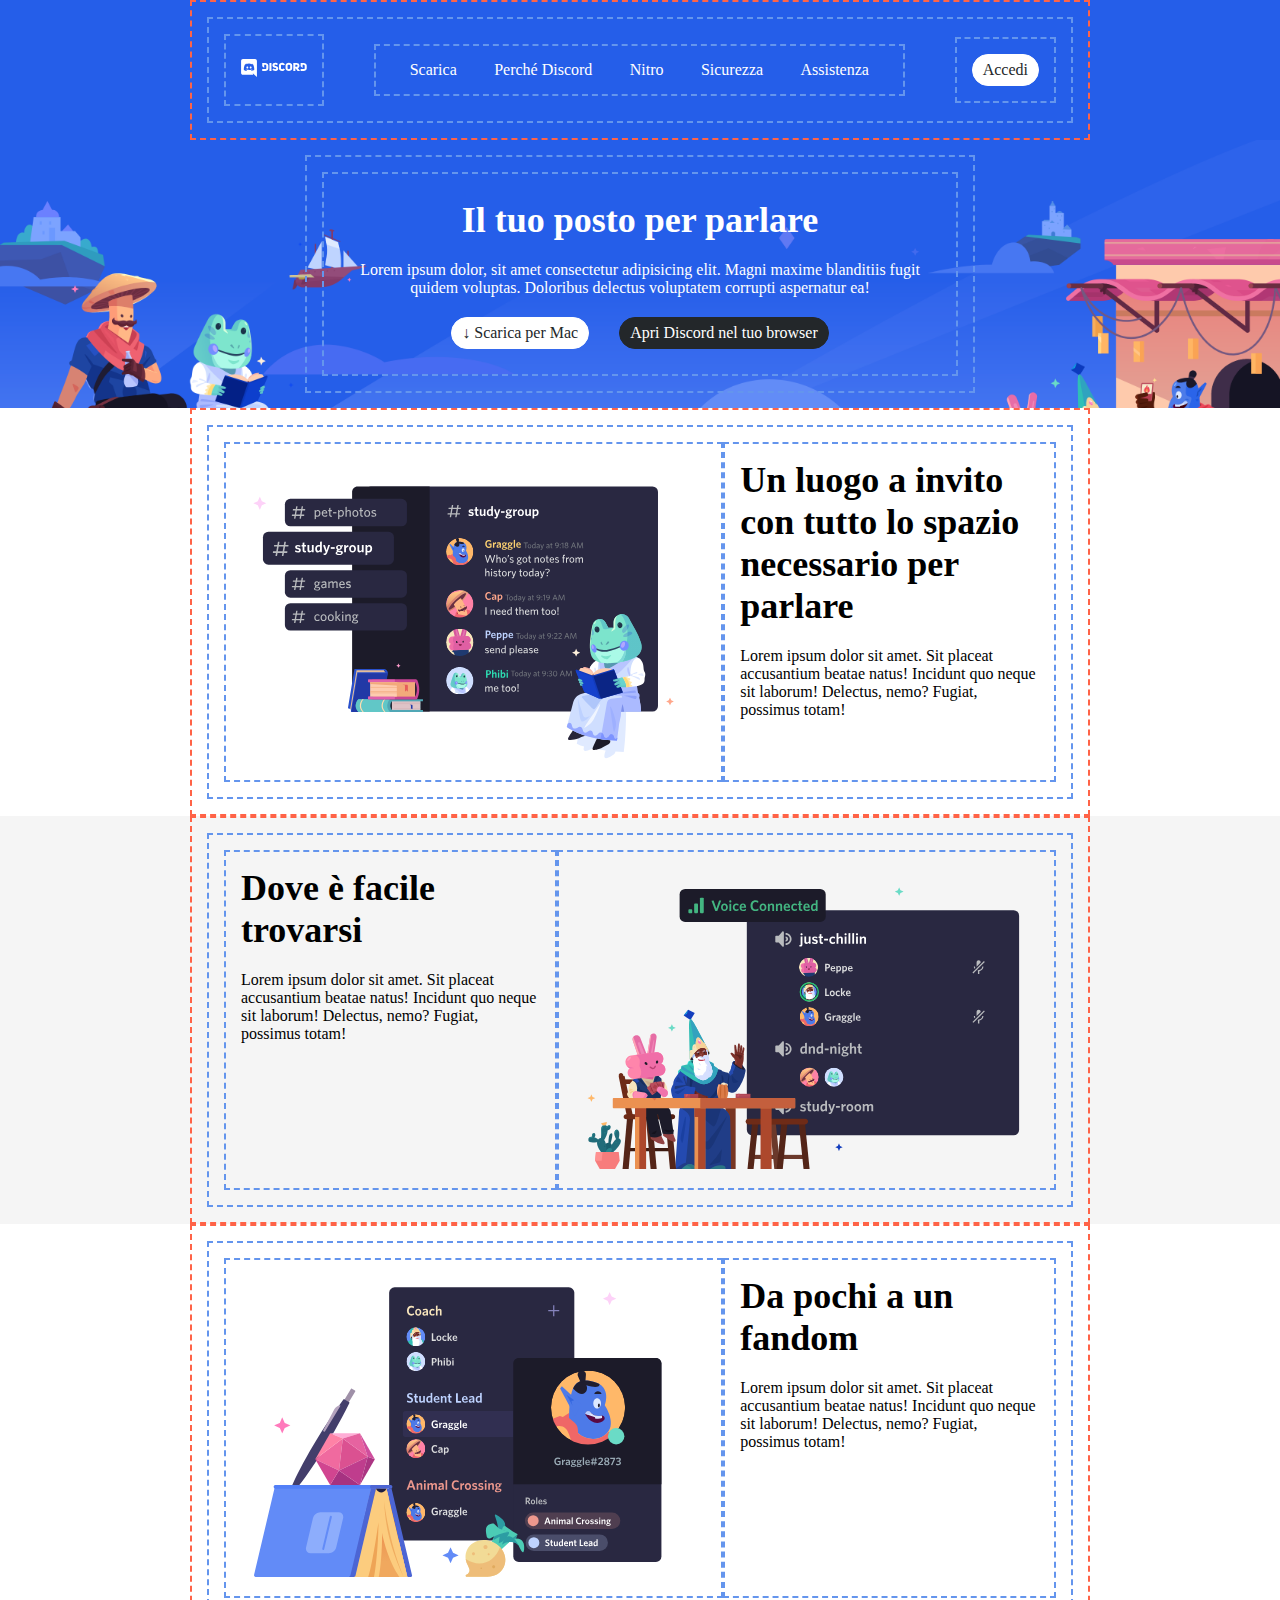
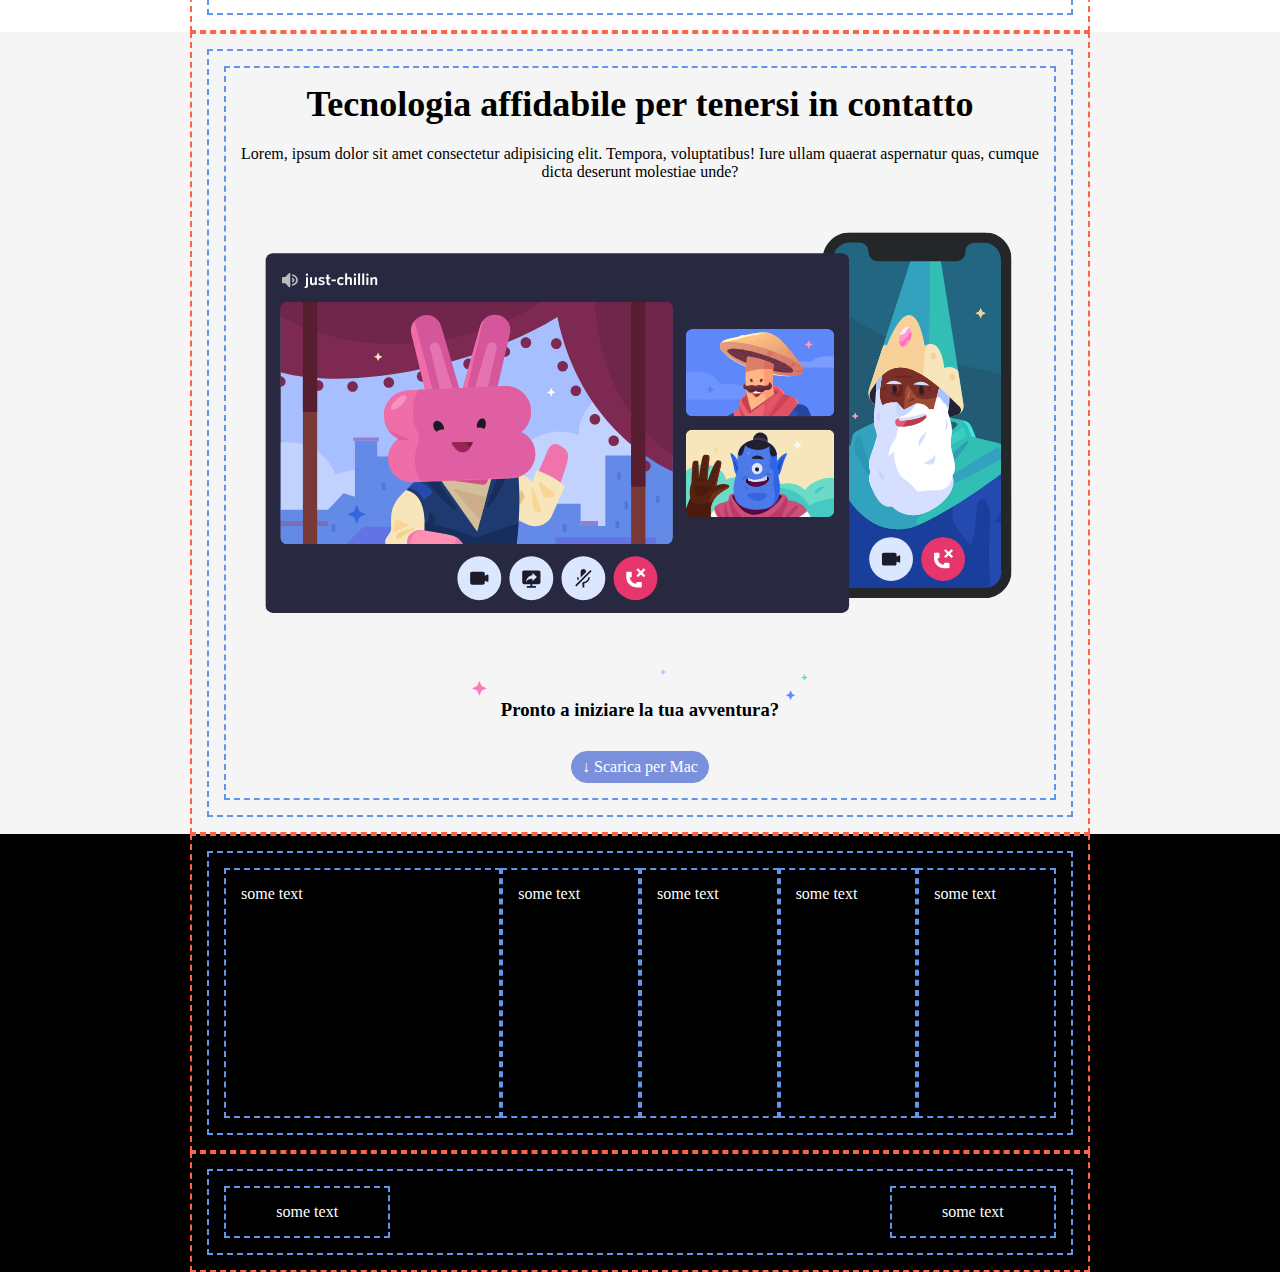
==== index.html @ 255ac1c0 "EDIT main sections + STYLE + ADD button lightpurple" ====
<!DOCTYPE html>
<html lang="en">
<head>
    <meta charset="UTF-8">
    <meta http-equiv="X-UA-Compatible" content="IE=edge">
    <meta name="viewport" content="width=device-width, initial-scale=1.0">
    <title>FakeDiscord</title>
    <link rel="stylesheet" href="./css/style.css">
</head>
<body class="debug">

    <!-- start header -->

    <header class="header bg-header">
        <div class="container">
            <div class="row row-header">
                <div class="col">
                    <svg width="124" height="34" viewBox="0 0 124 34" xmlns="http://www.w3.org/2000/svg"><g fill="#fff"><path d="M18.1558 14.297C17.1868 14.297 16.4218 15.13 16.4218 16.167C16.4218 17.204 17.2038 18.037 18.1558 18.037C19.1248 18.037 19.8898 17.204 19.8898 16.167C19.8898 15.13 19.1078 14.297 18.1558 14.297ZM11.9508 14.297C10.9818 14.297 10.2168 15.13 10.2168 16.167C10.2168 17.204 10.9988 18.037 11.9508 18.037C12.9198 18.037 13.6848 17.204 13.6848 16.167C13.7018 15.13 12.9198 14.297 11.9508 14.297Z"></path><path d="M26.4178 0.152954H3.63783C1.71683 0.152954 0.152832 1.71695 0.152832 3.63795V26.418C0.152832 28.339 1.71683 29.903 3.63783 29.903H22.9158L22.0148 26.792L24.1908 28.798L26.2478 30.685L29.9198 33.864V3.63795C29.9028 1.71695 28.3388 0.152954 26.4178 0.152954ZM19.8558 22.168C19.8558 22.168 19.2438 21.437 18.7338 20.808C20.9608 20.179 21.8108 18.802 21.8108 18.802C21.1138 19.261 20.4508 19.584 19.8558 19.805C19.0058 20.162 18.1898 20.383 17.3908 20.536C15.7588 20.842 14.2628 20.757 12.9878 20.519C12.0188 20.332 11.1858 20.077 10.4888 19.788C10.0978 19.635 9.67283 19.448 9.24783 19.21C9.19683 19.176 9.14583 19.159 9.09483 19.125C9.06083 19.108 9.04383 19.091 9.02683 19.091C8.72083 18.921 8.55083 18.802 8.55083 18.802C8.55083 18.802 9.36683 20.145 11.5258 20.791C11.0158 21.437 10.3868 22.185 10.3868 22.185C6.62983 22.066 5.20183 19.618 5.20183 19.618C5.20183 14.195 7.64983 9.79195 7.64983 9.79195C10.0978 7.97295 12.4098 8.02395 12.4098 8.02395L12.5798 8.22795C9.51983 9.09495 8.12583 10.438 8.12583 10.438C8.12583 10.438 8.49983 10.234 9.12883 9.96195C10.9478 9.16295 12.3928 8.95895 12.9878 8.89095C13.0898 8.87395 13.1748 8.85695 13.2768 8.85695C14.3138 8.72095 15.4868 8.68695 16.7108 8.82295C18.3258 9.00995 20.0598 9.48595 21.8278 10.438C21.8278 10.438 20.4848 9.16295 17.5948 8.29595L17.8328 8.02395C17.8328 8.02395 20.1618 7.97295 22.5928 9.79195C22.5928 9.79195 25.0408 14.195 25.0408 19.618C25.0408 19.601 23.6128 22.049 19.8558 22.168ZM45.5258 7.42895H39.8818V13.77L43.6388 17.153V10.999H45.6448C46.9198 10.999 47.5488 11.611 47.5488 12.597V17.306C47.5488 18.292 46.9538 18.955 45.6448 18.955H39.8648V22.542H45.5088C48.5348 22.559 51.3738 21.046 51.3738 17.578V12.512C51.3908 8.97595 48.5518 7.42895 45.5258 7.42895ZM75.1058 17.578V12.376C75.1058 10.506 78.4718 10.081 79.4918 11.951L82.6028 10.693C81.3788 8.00695 79.1518 7.22495 77.2988 7.22495C74.2728 7.22495 71.2808 8.97595 71.2808 12.376V17.578C71.2808 21.012 74.2728 22.729 77.2308 22.729C79.1348 22.729 81.4128 21.794 82.6708 19.346L79.3388 17.816C78.5228 19.907 75.1058 19.397 75.1058 17.578ZM64.8208 13.09C63.6478 12.835 62.8658 12.41 62.8148 11.679C62.8828 9.92795 65.5858 9.85995 67.1668 11.543L69.6658 9.62195C68.1018 7.71795 66.3338 7.20795 64.5148 7.20795C61.7438 7.20795 59.0578 8.77195 59.0578 11.73C59.0578 14.603 61.2678 16.15 63.6988 16.524C64.9398 16.694 66.3168 17.187 66.2828 18.037C66.1808 19.652 62.8488 19.567 61.3358 17.731L58.9218 19.992C60.3328 21.811 62.2538 22.729 64.0558 22.729C66.8268 22.729 69.9038 21.131 70.0228 18.207C70.1928 14.518 67.5068 13.583 64.8208 13.09ZM53.4308 22.525H57.2388V7.42895H53.4308V22.525ZM117.64 7.42895H111.996V13.77L115.753 17.153V10.999H117.759C119.034 10.999 119.663 11.611 119.663 12.597V17.306C119.663 18.292 119.068 18.955 117.759 18.955H111.979V22.542H117.64C120.666 22.559 123.505 21.046 123.505 17.578V12.512C123.505 8.97595 120.666 7.42895 117.64 7.42895ZM89.9468 7.22495C86.8188 7.22495 83.7078 8.92495 83.7078 12.41V17.561C83.7078 21.012 86.8358 22.746 89.9808 22.746C93.1088 22.746 96.2198 21.012 96.2198 17.561V12.41C96.2198 8.94195 93.0748 7.22495 89.9468 7.22495ZM92.3948 17.561C92.3948 18.649 91.1708 19.21 89.9638 19.21C88.7398 19.21 87.5158 18.683 87.5158 17.561V12.41C87.5158 11.305 88.7058 10.71 89.8958 10.71C91.1368 10.71 92.3948 11.237 92.3948 12.41V17.561ZM109.888 12.41C109.803 8.87395 107.389 7.44595 104.278 7.44595H98.2428V22.542H102.102V17.748H102.782L106.284 22.542H111.044L106.93 17.357C108.749 16.779 109.888 15.198 109.888 12.41ZM104.346 14.45H102.102V10.999H104.346C106.743 10.999 106.743 14.45 104.346 14.45Z"></path></g></svg>
                </div>

                <!-- start navbar -->
                <nav class="col col-nav">
                    <ul class="ul-nav">
                        <li class="li-nav">
                            Scarica
                        </li>
                        <li class="li-nav">
                            Perché Discord
                        </li>
                        <li class="li-nav">
                            Nitro
                        </li>
                        <li class="li-nav">
                            Sicurezza
                        </li>
                        <li class="li-nav">
                            Assistenza
                        </li>
                    </ul>
                </nav>
                <!-- end navbar -->

                <div class="col">
                    <p class="button white">
                        Accedi
                    </p>
                </div>
            </div>
        </div>
    </header>

    <!-- end header -->


    <main>

        <!-- hero banner -->
        <section class="hero-banner">
            <div class="container-small">
                <div class="row row-hero">
                    <div class="col col-hero">
                        <h1>
                            Il tuo posto per parlare
                        </h1>

                        <p>
                            Lorem ipsum dolor, sit amet consectetur adipisicing elit. Magni maxime blanditiis fugit quidem voluptas. Doloribus delectus voluptatem corrupti aspernatur ea!
                        </p>

                        <div class="cta">
                            <p class="button white">
                                &darr; Scarica per Mac
                            </p>

                            <p class="button darkgrey">
                                Apri Discord nel tuo browser
                            </p>
                        </div>
                        

                    </div>
                </div>
            </div>
        </section>
        <!-- fine hero banner -->

        <!-- main content -->
        <section class="section main 2-content small-content">
            <div class="container">
                <div class="row">
                    <div class="col col-60">
                        <img src="./img/discord-assets/item1.svg" alt="chat img">
                    </div>
                    <div class="col col-40">
                        <h1>
                            Un luogo a invito con tutto lo spazio necessario per parlare
                        </h1>  
                        <p>
                            Lorem ipsum dolor sit amet.
                            Sit placeat accusantium beatae natus!
                            Incidunt quo neque sit laborum!
                            Delectus, nemo? Fugiat, possimus totam!
                        </p>
                    </div>
                </div>
            </div>
        </section>

        <section class="section main 2-content small-content bg-reverse">
            <div class="container">
                <div class="row row-reverse">
                    <div class="col col-60">
                        <img src="./img/discord-assets/item2.svg" alt="voice img">
                    </div>
                    <div class="col col-40">
                        <h1>
                            Dove è facile trovarsi
                        </h1>  
                        <p>
                            Lorem ipsum dolor sit amet.
                            Sit placeat accusantium beatae natus!
                            Incidunt quo neque sit laborum!
                            Delectus, nemo? Fugiat, possimus totam!
                        </p>
                    </div>
                </div>
            </div>
        </section>

        <section class="section main 2-content small-content">
            <div class="container">
                <div class="row">
                    <div class="col col-60">
                        <img src="./img/discord-assets/item3.svg" alt="group img">
                    </div>
                    <div class="col col-40">
                        <h1>
                            Da pochi a un fandom
                        </h1>  
                        <p>
                            Lorem ipsum dolor sit amet.
                            Sit placeat accusantium beatae natus!
                            Incidunt quo neque sit laborum!
                            Delectus, nemo? Fugiat, possimus totam!
                        </p>
                    </div>
                </div>
            </div>
        </section>

        <section class="section main big-content bg-reverse">
            <div class="container">
                <div class="row">
                    <div class="col">
                        <h1>
                            Tecnologia affidabile per tenersi in contatto
                        </h1>

                        <p>
                            Lorem, ipsum dolor sit amet consectetur adipisicing elit. Tempora, voluptatibus!
                            Iure ullam quaerat aspernatur quas, cumque dicta deserunt molestiae unde?
                        </p>

                        <img src="./img/discord-assets/item4-big.svg" alt="videocall img">

                        <div class="cta">
                            <h3>
                                Pronto a iniziare la tua avventura?
                            </h3>
                        </div>

                        <div class="cta">
                            <p class="button lightpurple">
                                &darr; Scarica per Mac
                            </p>
                        </div>
                        
                    </div>
                </div>
            </div>
        </section>
        <!-- fine main content -->

    </main>


    <!-- <header>

        <div class="bg bg-header">

            <div class="container home-header">

                <nav class="row row-nav">
                    <div class="col">logo</div>
                    <div class="col col-links">link link link link</div>
                    <div class="col">login</div>
                </nav>

                <section class="row row-header">
                    <div class="col">
                        some text
                    </div>
                </section>

            </div>

        </div>
        
        
    </header> -->


    <!-- <main>

        <div class="bg bg-main">

            <div class="container">

                <section class="row row-main-2-col">
                    <div class="col col-img">
                        some text 1
                    </div>
                    <div class="col col-text">
                        some text 2
                    </div>
                </section>

            </div>

        </div>

        <div class="bg bg-main">

            <div class="container">

                <section class="row reverse row-main-2-col">
                    <div class="col col-img">
                        some text 1
                    </div>
                    <div class="col col-text">
                        some text 2
                    </div>
                </section>

            </div>

        </div>

        <div class="bg bg-main">

            <div class="container">

                <section class="row row-main-2-col">
                    <div class="col col-img">
                        some text 1
                    </div>
                    <div class="col col-text">
                        some text 2
                    </div>
                </section>

            </div>

        </div>

        <div class="bg bg-main">

            <div class="container">

                <section class="row row-main-1-col">
                    <div class="col">
                        some text
                    </div>
                </section>

            </div>

        </div>

    </main> -->


    <footer>

        <div class="bg bg-foot">

            <div class="container">

                <section class="row row-foot-5-col">
                    <div class="col first-col">
                        some text
                    </div>
                    <div class="col">
                        some text
                    </div>
                    <div class="col">
                        some text
                    </div>
                    <div class="col">
                        some text
                    </div>
                    <div class="col">
                        some text
                    </div>
                </section>

            </div>

        </div>

        <div class="bg bg-foot">

            <div class="container">

                <section class="row row-foot-2-col">
                    <div class="col">
                        some text
                    </div>
                    <div class="col">
                        some text
                    </div>
                </section>

            </div>

        </div>

    </footer>

</body>
</html>
---- css/style.css ----
/* reset rules */
* {
    margin: 0;
    padding: 0;
    box-sizing: border-box;
}

img, svg {
    max-width: 100%;
}

ul, ol, li, menu {
    list-style: none;
}

/* fine reset rules */



/* debugging section */
.debug .container {
    border: 2px dashed tomato;
    padding: 15px;
}

.debug .row, .debug .col {
    border: 2px dashed cornflowerblue;
    padding: 15px;
}

/* fine debugging section */



/* general rules */
.row {
    display: flex;
}

.row.reverse {
    flex-direction: row-reverse;
}

.button {
    text-align: center;
    line-height: 0;
    border: 1px solid black;
    height: 25px;
    border-radius: 50px 50px;
    padding: 15px 10px;
}

.button.white {
    color: #23272a;
    background-color: white;
    border-color: white;
}

.button.darkgrey {
    color: white;
    background-color: #23272a;
    border-color: #23272a;
}

.button.lightpurple {
    color: white;
    background-color: #7a90dc;
    border-color: #7a90dc;
}

.header,
.hero-banner {
    color: white;
}
/* fine general rules */



/* navbar rules */
.bg-header {
    background-color: #255ee9;
}

.row.row-header {
    justify-content: space-between;
    align-items: center;
    gap: 0 50px;
}

.row.row-header > .col {
    flex-basis: 100px;
}

.row.row-header > .col-nav {
    flex-grow: 1;
}

.ul-nav {
    display: flex;
    justify-content: space-around;
}
/* fine navbar rules */


/* hero-banner */
.container-small {
    max-width: 700px;
    margin: 0 auto;
    padding: 15px;
}

.hero-banner {
    background-image: url(../img/discord-assets/jumbo.png);
    background-size: cover;
}

.hero-banner .row-hero {
    text-align: center;
}

.col-hero > * {
    padding: 10px 0;
}

.cta {
    display: flex;
    justify-content: center;
    gap: 0 30px;
}

.col-hero h1 {
    font-size: 36px;
}
/* fine hero-banner */


/* main content */
.col-60 {
    flex-basis: 60%;
}

.col-40 {
    flex-basis: 40%;
}

.row-reverse {
    flex-direction: row-reverse;
}

.bg-reverse {
    background-color: #f5f5f5;
}

.main h1 {
    padding-bottom: 20px;
    font-size: 36px;
}

.main.big-content {
    text-align: center;
}

.main h3 {
    padding: 30px;
    background-image: url(../img/discord-assets/stars.svg);
    background-size: contain;
    background-repeat: no-repeat;
}

/* fine main content */







/* high-level layout rules */
.container {
    max-width: 900px;
    margin: 0 auto;
    padding: 15px;
}

.home-main {
    min-height: 500px;
}

.home-footer {
    min-height: 250px;
}
/* fine layout rules */

/* layout main (3 double-col sections + 1 mono-col) */
.row-main-2-col > .col-text {
    flex-basis: calc(100% / 3);
    min-height: 200px;
}

.row-main-2-col > .col-img {
    flex-basis: calc((100% / 3) * 2);
    min-height: 200px;
}

.row-main-1-col > .col {
    flex-basis: 100%;
    min-height: 200px;
}

.bg-main:nth-child(odd) {
    background-color: white;
}

/* fine layout main

/* layout footer, 2 sections (1 info section, 1 logo+button) */
.bg-foot {
    background-color: black;
    color: white;
}

.row-foot-5-col > .col {
    flex-basis: calc(100% / 6);
    min-height: 100px;
}

.row-foot-5-col > .col:first-child {
    flex-basis: calc((100% / 6) * 2);
    min-height: 250px;
}

.row-foot-2-col {
    justify-content: space-between;
}

.row-foot-2-col > .col {
    flex-basis: calc(100% / 5);
    text-align: center;
}

/* fine layout footer */
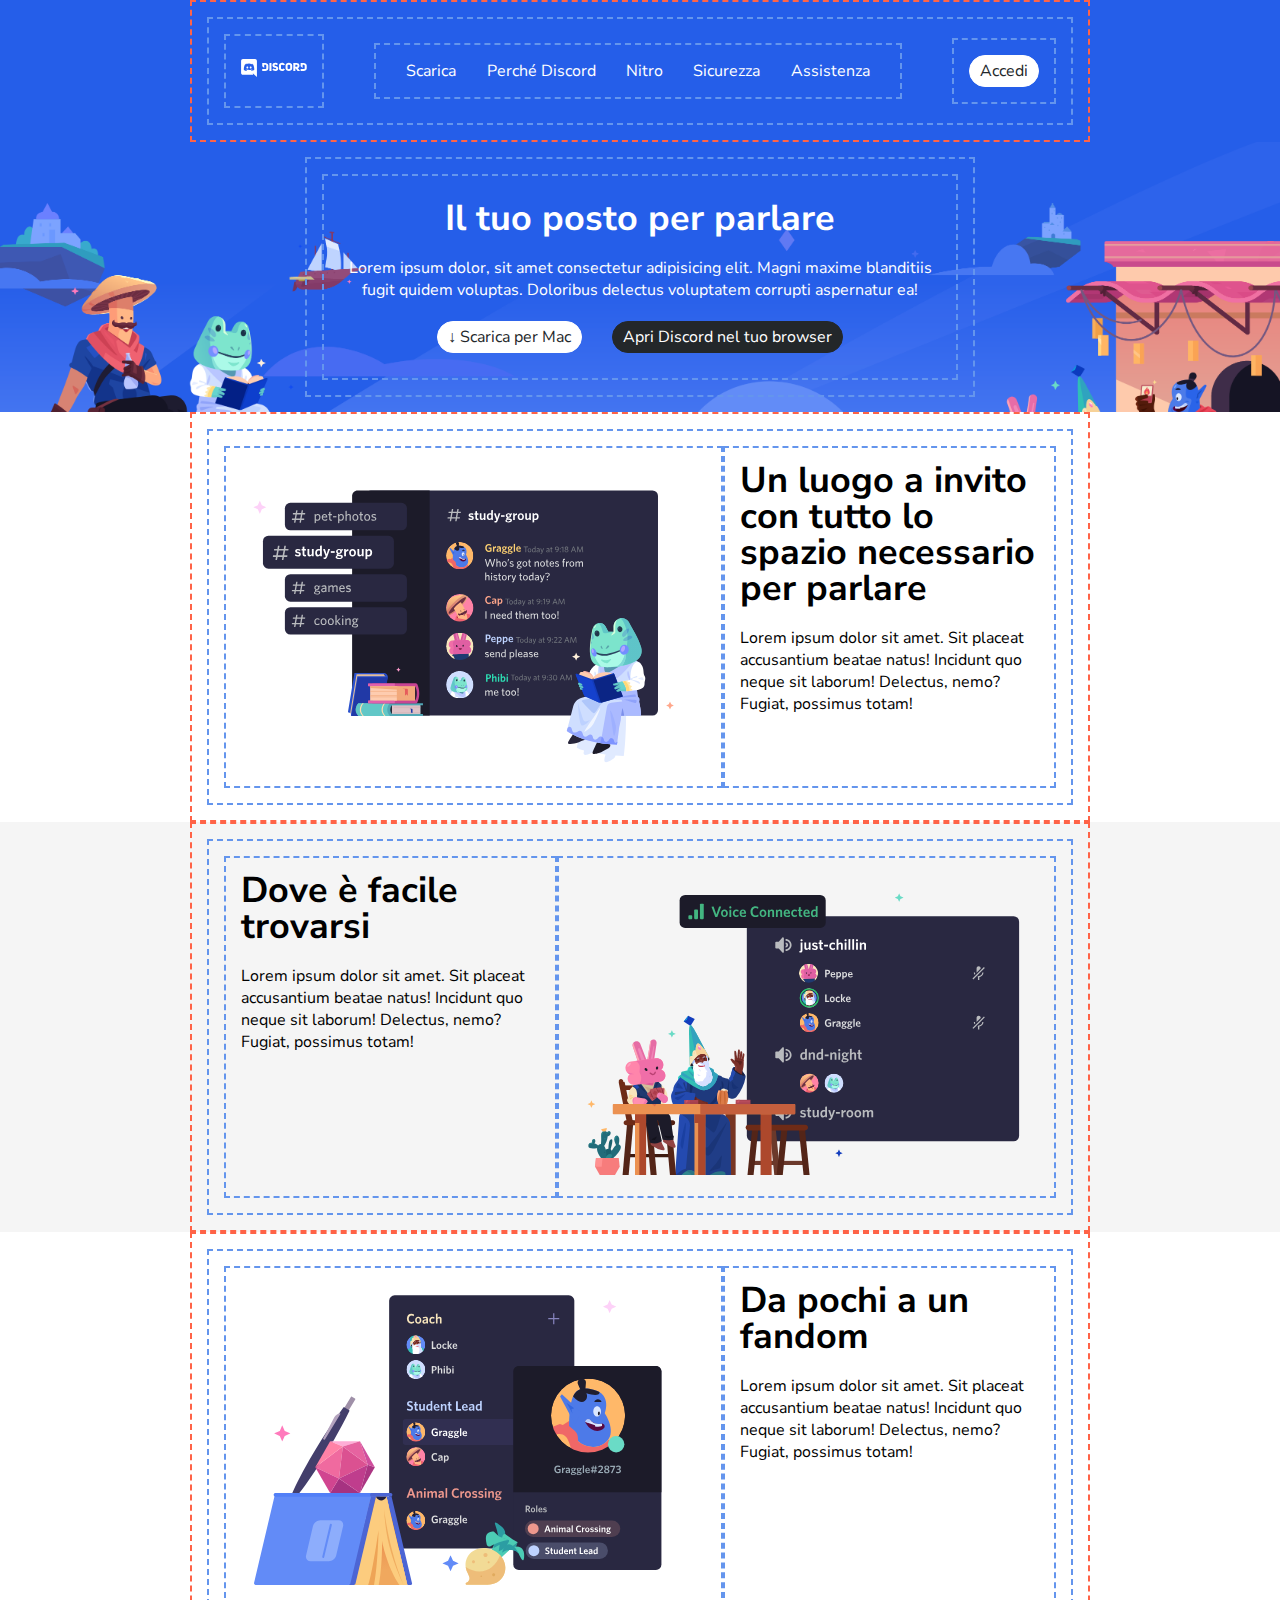
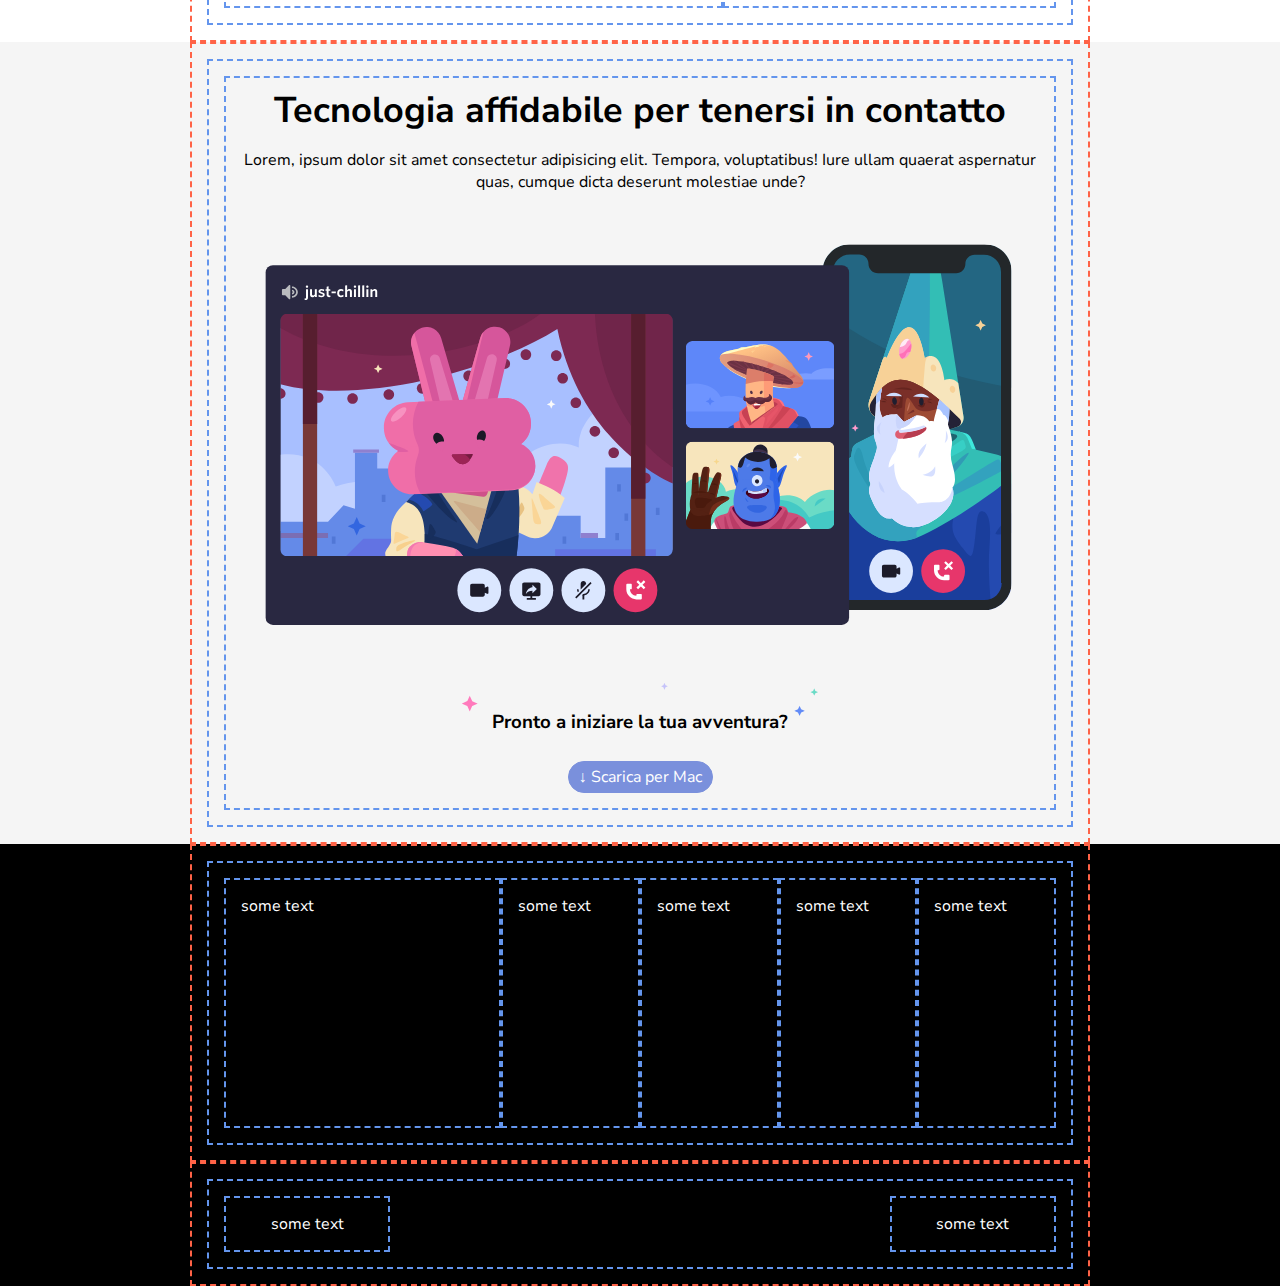
==== commit c2435091: "STYLE font and line height to titles added" ====
--- a/index.html
+++ b/index.html
@@ -6,6 +6,10 @@
     <meta name="viewport" content="width=device-width, initial-scale=1.0">
     <title>FakeDiscord</title>
     <link rel="stylesheet" href="./css/style.css">
+    <link rel="preconnect" href="https://fonts.googleapis.com">
+    <link rel="preconnect" href="https://fonts.googleapis.com">
+    <link rel="preconnect" href="https://fonts.gstatic.com" crossorigin>
+    <link href="https://fonts.googleapis.com/css2?family=Fredoka&family=Nunito+Sans:wght@400;700&family=Open+Sans:wght@400;700&display=swap" rel="stylesheet">
 </head>
 <body class="debug">
 
--- a/css/style.css
+++ b/css/style.css
@@ -5,6 +5,16 @@
     box-sizing: border-box;
 }
 
+body {
+    font-family: 'Nunito Sans', sans-serif;
+}
+
+h1,
+h3 {
+    font-weight: 700;
+    line-height: 1em;
+}
+
 img, svg {
     max-width: 100%;
 }
@@ -33,6 +43,18 @@
 
 
 /* general rules */
+.container {
+    max-width: 900px;
+    margin: 0 auto;
+    padding: 15px;
+}
+
+.container-small {
+    max-width: 700px;
+    margin: 0 auto;
+    padding: 15px;
+}
+
 .row {
     display: flex;
 }
@@ -103,12 +125,6 @@
 
 
 /* hero-banner */
-.container-small {
-    max-width: 700px;
-    margin: 0 auto;
-    padding: 15px;
-}
-
 .hero-banner {
     background-image: url(../img/discord-assets/jumbo.png);
     background-size: cover;
@@ -171,48 +187,6 @@
 
 
 
-
-
-
-
-/* high-level layout rules */
-.container {
-    max-width: 900px;
-    margin: 0 auto;
-    padding: 15px;
-}
-
-.home-main {
-    min-height: 500px;
-}
-
-.home-footer {
-    min-height: 250px;
-}
-/* fine layout rules */
-
-/* layout main (3 double-col sections + 1 mono-col) */
-.row-main-2-col > .col-text {
-    flex-basis: calc(100% / 3);
-    min-height: 200px;
-}
-
-.row-main-2-col > .col-img {
-    flex-basis: calc((100% / 3) * 2);
-    min-height: 200px;
-}
-
-.row-main-1-col > .col {
-    flex-basis: 100%;
-    min-height: 200px;
-}
-
-.bg-main:nth-child(odd) {
-    background-color: white;
-}
-
-/* fine layout main
-
 /* layout footer, 2 sections (1 info section, 1 logo+button) */
 .bg-foot {
     background-color: black;
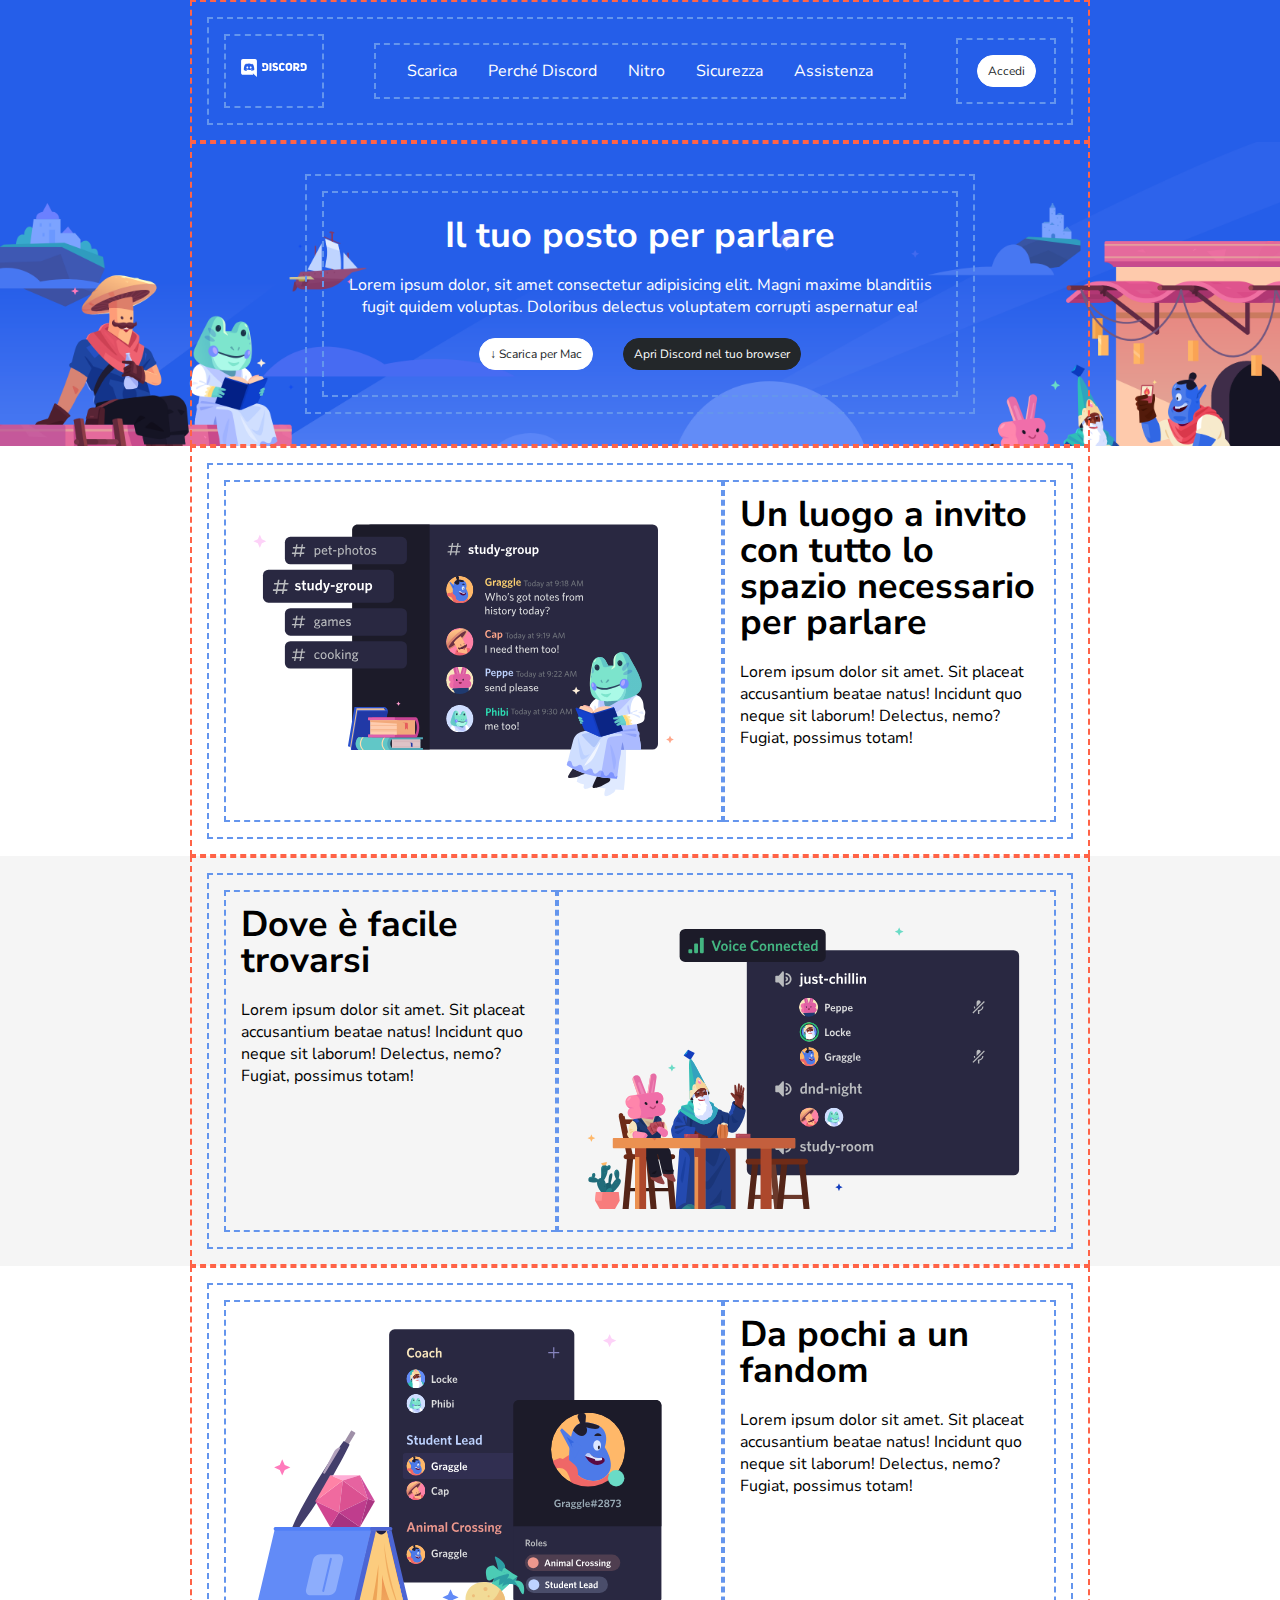
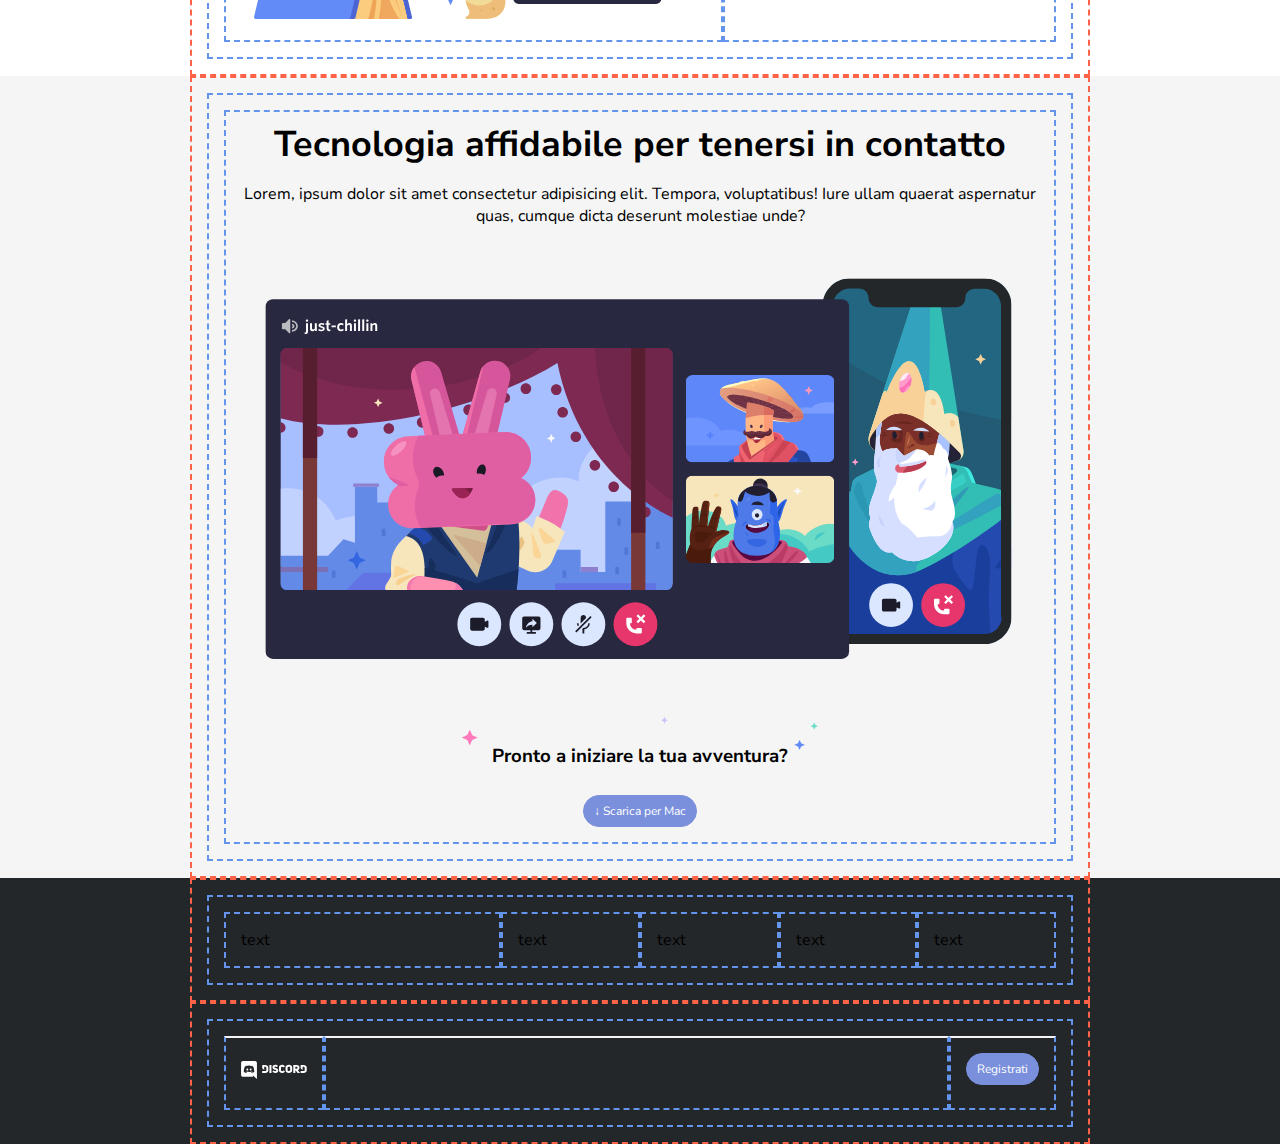
==== commit 180d6eea: "ADD footer-end logo and button added + STYLE + REFACTOR header button" ====
--- a/index.html
+++ b/index.html
@@ -45,9 +45,12 @@
                 <!-- end navbar -->
 
                 <div class="col">
-                    <p class="button white">
-                        Accedi
-                    </p>
+                    <div class="cta">
+                        <p class="button white">
+                            Accedi
+                        </p>
+                    </div>
+                    
                 </div>
             </div>
         </div>
@@ -60,31 +63,34 @@
 
         <!-- hero banner -->
         <section class="hero-banner">
-            <div class="container-small">
-                <div class="row row-hero">
-                    <div class="col col-hero">
-                        <h1>
-                            Il tuo posto per parlare
-                        </h1>
-
-                        <p>
-                            Lorem ipsum dolor, sit amet consectetur adipisicing elit. Magni maxime blanditiis fugit quidem voluptas. Doloribus delectus voluptatem corrupti aspernatur ea!
-                        </p>
-
-                        <div class="cta">
-                            <p class="button white">
-                                &darr; Scarica per Mac
+            <div class="container bg-hero-banner">
+                <div class="container-small">
+                    <div class="row row-hero">
+                        <div class="col col-hero">
+                            <h1>
+                                Il tuo posto per parlare
+                            </h1>
+
+                            <p>
+                                Lorem ipsum dolor, sit amet consectetur adipisicing elit. Magni maxime blanditiis fugit quidem voluptas. Doloribus delectus voluptatem corrupti aspernatur ea!
                             </p>
 
-                            <p class="button darkgrey">
-                                Apri Discord nel tuo browser
-                            </p>
-                        </div>
-                        
-
-                    </div>
-                </div>
-            </div>
+                            <div class="cta">
+                                <p class="button white">
+                                    &darr; Scarica per Mac
+                                </p>
+
+                                <p class="button darkgrey">
+                                    Apri Discord nel tuo browser
+                                </p>
+                            </div>
+                            
+
+                        </div>
+                    </div>
+                </div>
+            </div>
+            
         </section>
         <!-- fine hero banner -->
 
@@ -187,104 +193,61 @@
 
     </main>
 
-
-    <!-- <header>
-
-        <div class="bg bg-header">
-
-            <div class="container home-header">
-
-                <nav class="row row-nav">
-                    <div class="col">logo</div>
-                    <div class="col col-links">link link link link</div>
-                    <div class="col">login</div>
-                </nav>
-
-                <section class="row row-header">
-                    <div class="col">
-                        some text
-                    </div>
-                </section>
-
-            </div>
-
-        </div>
-        
-        
-    </header> -->
-
-
-    <!-- <main>
-
-        <div class="bg bg-main">
-
-            <div class="container">
-
-                <section class="row row-main-2-col">
-                    <div class="col col-img">
-                        some text 1
-                    </div>
-                    <div class="col col-text">
-                        some text 2
-                    </div>
-                </section>
-
-            </div>
-
-        </div>
-
-        <div class="bg bg-main">
-
-            <div class="container">
-
-                <section class="row reverse row-main-2-col">
-                    <div class="col col-img">
-                        some text 1
-                    </div>
-                    <div class="col col-text">
-                        some text 2
-                    </div>
-                </section>
-
-            </div>
-
-        </div>
-
-        <div class="bg bg-main">
-
-            <div class="container">
-
-                <section class="row row-main-2-col">
-                    <div class="col col-img">
-                        some text 1
-                    </div>
-                    <div class="col col-text">
-                        some text 2
-                    </div>
-                </section>
-
-            </div>
-
-        </div>
-
-        <div class="bg bg-main">
-
-            <div class="container">
-
-                <section class="row row-main-1-col">
-                    <div class="col">
-                        some text
-                    </div>
-                </section>
-
-            </div>
-
-        </div>
-
-    </main> -->
-
-
     <footer>
+
+        <section class="section bg-footer footer-info">
+            <div class="container">
+                <div class="row">
+                    <div class="col col-33">
+                        text
+                    </div>
+                    <div class="col col-16">
+                        text
+                    </div>
+                    <div class="col col-16">
+                        text
+                    </div>
+                    <div class="col col-16">
+                        text
+                    </div>
+                    <div class="col col-16">
+                        text
+                    </div>
+                </div>
+            </div>
+        </section>
+
+        <section class="section bg-footer footer-end">
+            <div class="container">
+                <div class="row">
+                    <div class="col">
+                        <svg width="124" height="34" viewBox="0 0 124 34" xmlns="http://www.w3.org/2000/svg"><g fill="#fff"><path d="M18.1558 14.297C17.1868 14.297 16.4218 15.13 16.4218 16.167C16.4218 17.204 17.2038 18.037 18.1558 18.037C19.1248 18.037 19.8898 17.204 19.8898 16.167C19.8898 15.13 19.1078 14.297 18.1558 14.297ZM11.9508 14.297C10.9818 14.297 10.2168 15.13 10.2168 16.167C10.2168 17.204 10.9988 18.037 11.9508 18.037C12.9198 18.037 13.6848 17.204 13.6848 16.167C13.7018 15.13 12.9198 14.297 11.9508 14.297Z"></path><path d="M26.4178 0.152954H3.63783C1.71683 0.152954 0.152832 1.71695 0.152832 3.63795V26.418C0.152832 28.339 1.71683 29.903 3.63783 29.903H22.9158L22.0148 26.792L24.1908 28.798L26.2478 30.685L29.9198 33.864V3.63795C29.9028 1.71695 28.3388 0.152954 26.4178 0.152954ZM19.8558 22.168C19.8558 22.168 19.2438 21.437 18.7338 20.808C20.9608 20.179 21.8108 18.802 21.8108 18.802C21.1138 19.261 20.4508 19.584 19.8558 19.805C19.0058 20.162 18.1898 20.383 17.3908 20.536C15.7588 20.842 14.2628 20.757 12.9878 20.519C12.0188 20.332 11.1858 20.077 10.4888 19.788C10.0978 19.635 9.67283 19.448 9.24783 19.21C9.19683 19.176 9.14583 19.159 9.09483 19.125C9.06083 19.108 9.04383 19.091 9.02683 19.091C8.72083 18.921 8.55083 18.802 8.55083 18.802C8.55083 18.802 9.36683 20.145 11.5258 20.791C11.0158 21.437 10.3868 22.185 10.3868 22.185C6.62983 22.066 5.20183 19.618 5.20183 19.618C5.20183 14.195 7.64983 9.79195 7.64983 9.79195C10.0978 7.97295 12.4098 8.02395 12.4098 8.02395L12.5798 8.22795C9.51983 9.09495 8.12583 10.438 8.12583 10.438C8.12583 10.438 8.49983 10.234 9.12883 9.96195C10.9478 9.16295 12.3928 8.95895 12.9878 8.89095C13.0898 8.87395 13.1748 8.85695 13.2768 8.85695C14.3138 8.72095 15.4868 8.68695 16.7108 8.82295C18.3258 9.00995 20.0598 9.48595 21.8278 10.438C21.8278 10.438 20.4848 9.16295 17.5948 8.29595L17.8328 8.02395C17.8328 8.02395 20.1618 7.97295 22.5928 9.79195C22.5928 9.79195 25.0408 14.195 25.0408 19.618C25.0408 19.601 23.6128 22.049 19.8558 22.168ZM45.5258 7.42895H39.8818V13.77L43.6388 17.153V10.999H45.6448C46.9198 10.999 47.5488 11.611 47.5488 12.597V17.306C47.5488 18.292 46.9538 18.955 45.6448 18.955H39.8648V22.542H45.5088C48.5348 22.559 51.3738 21.046 51.3738 17.578V12.512C51.3908 8.97595 48.5518 7.42895 45.5258 7.42895ZM75.1058 17.578V12.376C75.1058 10.506 78.4718 10.081 79.4918 11.951L82.6028 10.693C81.3788 8.00695 79.1518 7.22495 77.2988 7.22495C74.2728 7.22495 71.2808 8.97595 71.2808 12.376V17.578C71.2808 21.012 74.2728 22.729 77.2308 22.729C79.1348 22.729 81.4128 21.794 82.6708 19.346L79.3388 17.816C78.5228 19.907 75.1058 19.397 75.1058 17.578ZM64.8208 13.09C63.6478 12.835 62.8658 12.41 62.8148 11.679C62.8828 9.92795 65.5858 9.85995 67.1668 11.543L69.6658 9.62195C68.1018 7.71795 66.3338 7.20795 64.5148 7.20795C61.7438 7.20795 59.0578 8.77195 59.0578 11.73C59.0578 14.603 61.2678 16.15 63.6988 16.524C64.9398 16.694 66.3168 17.187 66.2828 18.037C66.1808 19.652 62.8488 19.567 61.3358 17.731L58.9218 19.992C60.3328 21.811 62.2538 22.729 64.0558 22.729C66.8268 22.729 69.9038 21.131 70.0228 18.207C70.1928 14.518 67.5068 13.583 64.8208 13.09ZM53.4308 22.525H57.2388V7.42895H53.4308V22.525ZM117.64 7.42895H111.996V13.77L115.753 17.153V10.999H117.759C119.034 10.999 119.663 11.611 119.663 12.597V17.306C119.663 18.292 119.068 18.955 117.759 18.955H111.979V22.542H117.64C120.666 22.559 123.505 21.046 123.505 17.578V12.512C123.505 8.97595 120.666 7.42895 117.64 7.42895ZM89.9468 7.22495C86.8188 7.22495 83.7078 8.92495 83.7078 12.41V17.561C83.7078 21.012 86.8358 22.746 89.9808 22.746C93.1088 22.746 96.2198 21.012 96.2198 17.561V12.41C96.2198 8.94195 93.0748 7.22495 89.9468 7.22495ZM92.3948 17.561C92.3948 18.649 91.1708 19.21 89.9638 19.21C88.7398 19.21 87.5158 18.683 87.5158 17.561V12.41C87.5158 11.305 88.7058 10.71 89.8958 10.71C91.1368 10.71 92.3948 11.237 92.3948 12.41V17.561ZM109.888 12.41C109.803 8.87395 107.389 7.44595 104.278 7.44595H98.2428V22.542H102.102V17.748H102.782L106.284 22.542H111.044L106.93 17.357C108.749 16.779 109.888 15.198 109.888 12.41ZM104.346 14.45H102.102V10.999H104.346C106.743 10.999 106.743 14.45 104.346 14.45Z"></path></g></svg>
+                    </div>
+
+                    <div class="col line">
+
+                    </div>
+
+                    <div class="col">
+                        <div class="cta">
+                            <p class="button lightpurple">
+                                Registrati
+                            </p>
+                        </div>
+                </div>
+            </div>
+
+            
+                </div>
+        </section>
+
+    </footer>
+
+
+
+
+
+    <!-- <footer>
 
         <div class="bg bg-foot">
 
@@ -329,7 +292,7 @@
 
         </div>
 
-    </footer>
+    </footer> -->
 
 </body>
 </html>--- a/css/style.css
+++ b/css/style.css
@@ -65,6 +65,7 @@
 
 .button {
     text-align: center;
+    font-size: 12px;
     line-height: 0;
     border: 1px solid black;
     height: 25px;
@@ -125,6 +126,7 @@
 
 
 /* hero-banner */
+
 .hero-banner {
     background-image: url(../img/discord-assets/jumbo.png);
     background-size: cover;
@@ -187,29 +189,30 @@
 
 
 
-/* layout footer, 2 sections (1 info section, 1 logo+button) */
-.bg-foot {
-    background-color: black;
-    color: white;
-}
-
-.row-foot-5-col > .col {
+/* footer section */
+.bg-footer {
+    background-color: #23272a;
+}
+
+.col-33 {
+    flex-basis: calc(100% / 3);
+}
+
+.col-16 {
     flex-basis: calc(100% / 6);
-    min-height: 100px;
-}
-
-.row-foot-5-col > .col:first-child {
-    flex-basis: calc((100% / 6) * 2);
-    min-height: 250px;
-}
-
-.row-foot-2-col {
+}
+
+.footer-end .row {
     justify-content: space-between;
 }
 
-.row-foot-2-col > .col {
-    flex-basis: calc(100% / 5);
-    text-align: center;
-}
-
-/* fine layout footer */+.footer-end .row > .col {
+    flex-basis: 100px;
+    border-top: 2px solid #f5f5f5;
+}
+
+.footer-end .line {
+    flex-grow: 1;
+}
+
+/* fine footer section */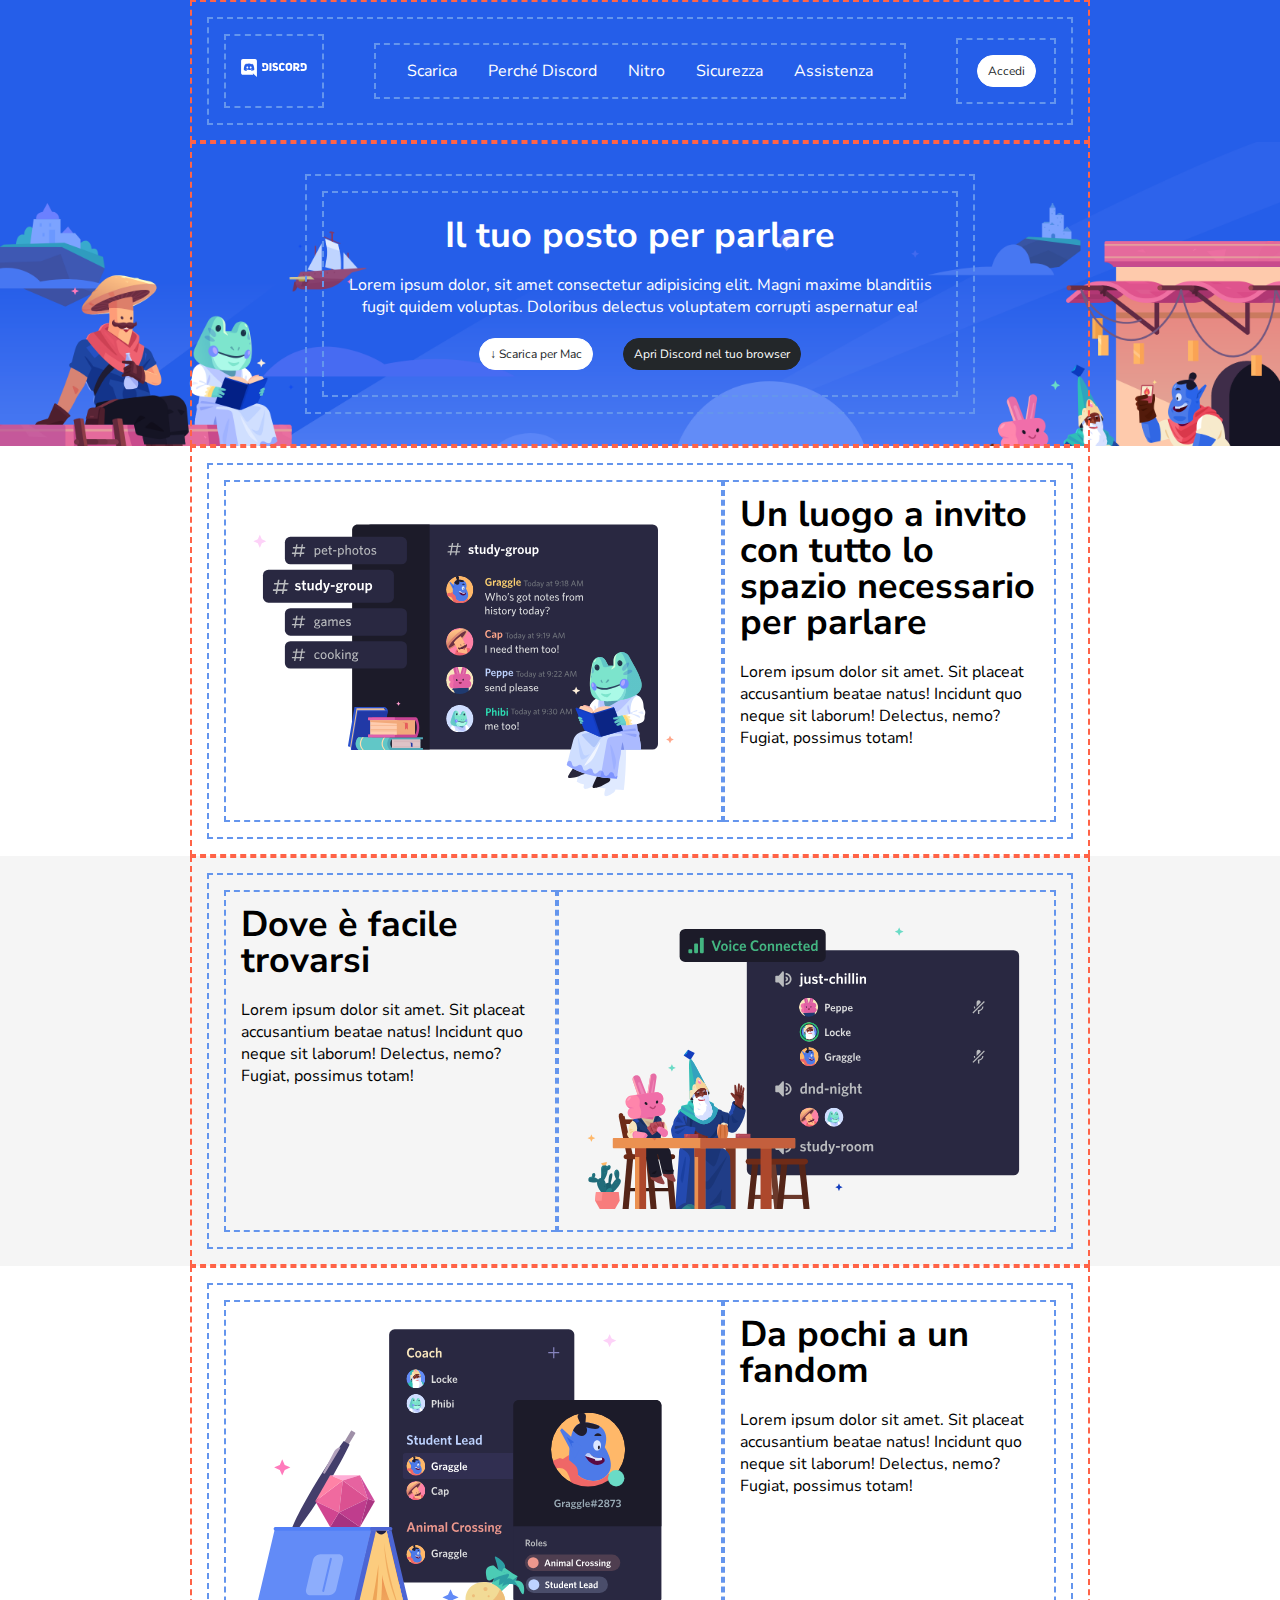
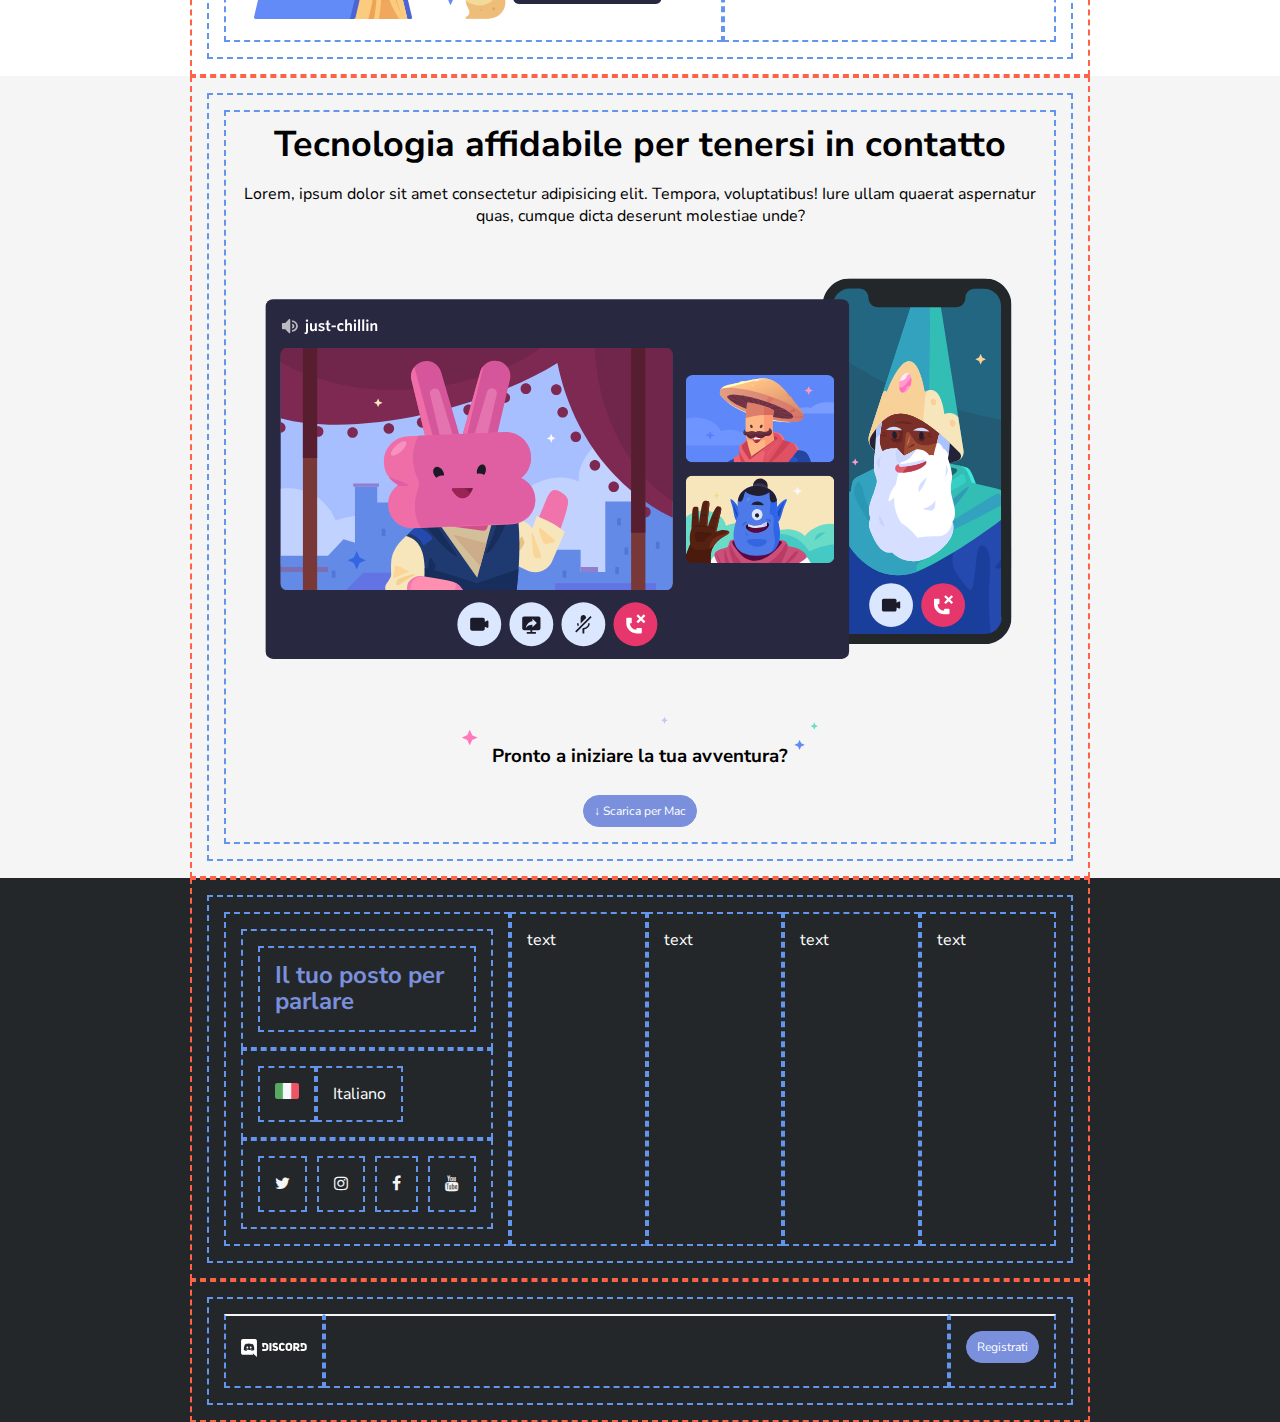
==== commit ab9cef73: "ADD footer text + lang + socials added" ====
--- a/index.html
+++ b/index.html
@@ -10,6 +10,7 @@
     <link rel="preconnect" href="https://fonts.googleapis.com">
     <link rel="preconnect" href="https://fonts.gstatic.com" crossorigin>
     <link href="https://fonts.googleapis.com/css2?family=Fredoka&family=Nunito+Sans:wght@400;700&family=Open+Sans:wght@400;700&display=swap" rel="stylesheet">
+    <link rel="stylesheet" href="https://cdnjs.cloudflare.com/ajax/libs/font-awesome/4.7.0/css/font-awesome.min.css">
 </head>
 <body class="debug">
 
@@ -199,7 +200,39 @@
             <div class="container">
                 <div class="row">
                     <div class="col col-33">
-                        text
+                        <div class="row footer-text">
+                            <div class="col">
+                                <p>
+                                    <span class="footer-large-text purple-text">
+                                        Il tuo posto per parlare
+                                    </span>
+                                </p>
+                            </div>
+                        </div>
+                        <div class="row footer-lang">
+                            <div class="col">
+                                <img src="./img/discord-assets/ita.png" alt="ita flag">
+                            </div>
+                            <div class="col">
+                                <p>
+                                    Italiano
+                                </p>
+                            </div>
+                        </div>
+                        <div class="row footer-social">
+                            <div class="col">
+                               <a href="#" class="fa fa-twitter"></a>
+                            </div>
+                            <div class="col">
+                                <a href="#" class="fa fa-instagram"></a>
+                            </div>
+                            <div class="col">
+                                <a href="#" class="fa fa-facebook"></a>
+                            </div>
+                            <div class="col">
+                                <a href="#" class="fa fa-youtube"></a>
+                            </div>
+                        </div>
                     </div>
                     <div class="col col-16">
                         text
--- a/css/style.css
+++ b/css/style.css
@@ -21,6 +21,10 @@
 
 ul, ol, li, menu {
     list-style: none;
+}
+
+a {
+    text-decoration: none;
 }
 
 /* fine reset rules */
@@ -92,7 +96,8 @@
 }
 
 .header,
-.hero-banner {
+.hero-banner,
+.footer-info {
     color: white;
 }
 /* fine general rules */
@@ -215,4 +220,31 @@
     flex-grow: 1;
 }
 
+.footer-text > .col {
+    flex-basis: 100%;
+}
+
+.footer-large-text {
+    font-size: 24px;
+    font-weight: 700;
+    line-height: 1em;
+}
+
+.purple-text {
+    color: #7a90dc;
+}
+
+.footer-lang img {
+    max-height: 16px;
+}
+
+.footer-social {
+    gap: 0 10px;
+}
+
+.footer-social a {
+    color: #f5f5f5;
+}
+
+
 /* fine footer section */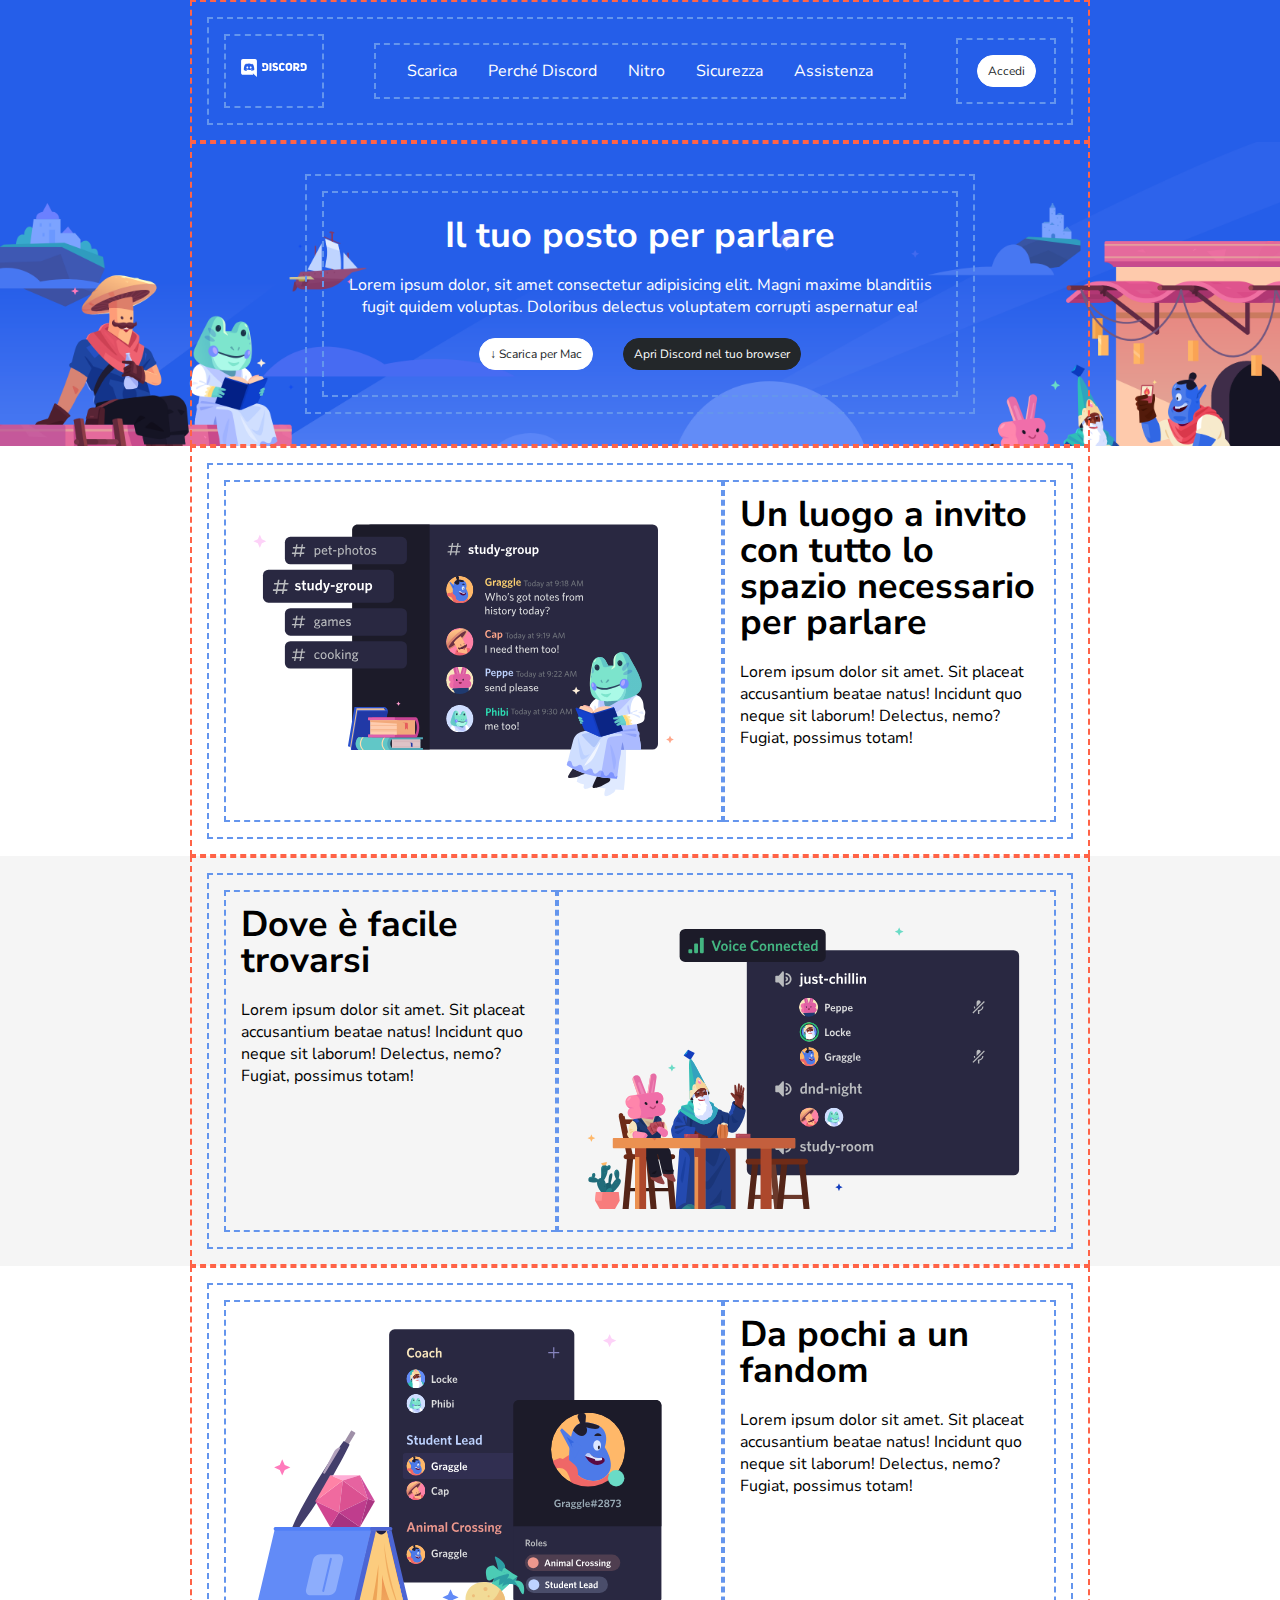
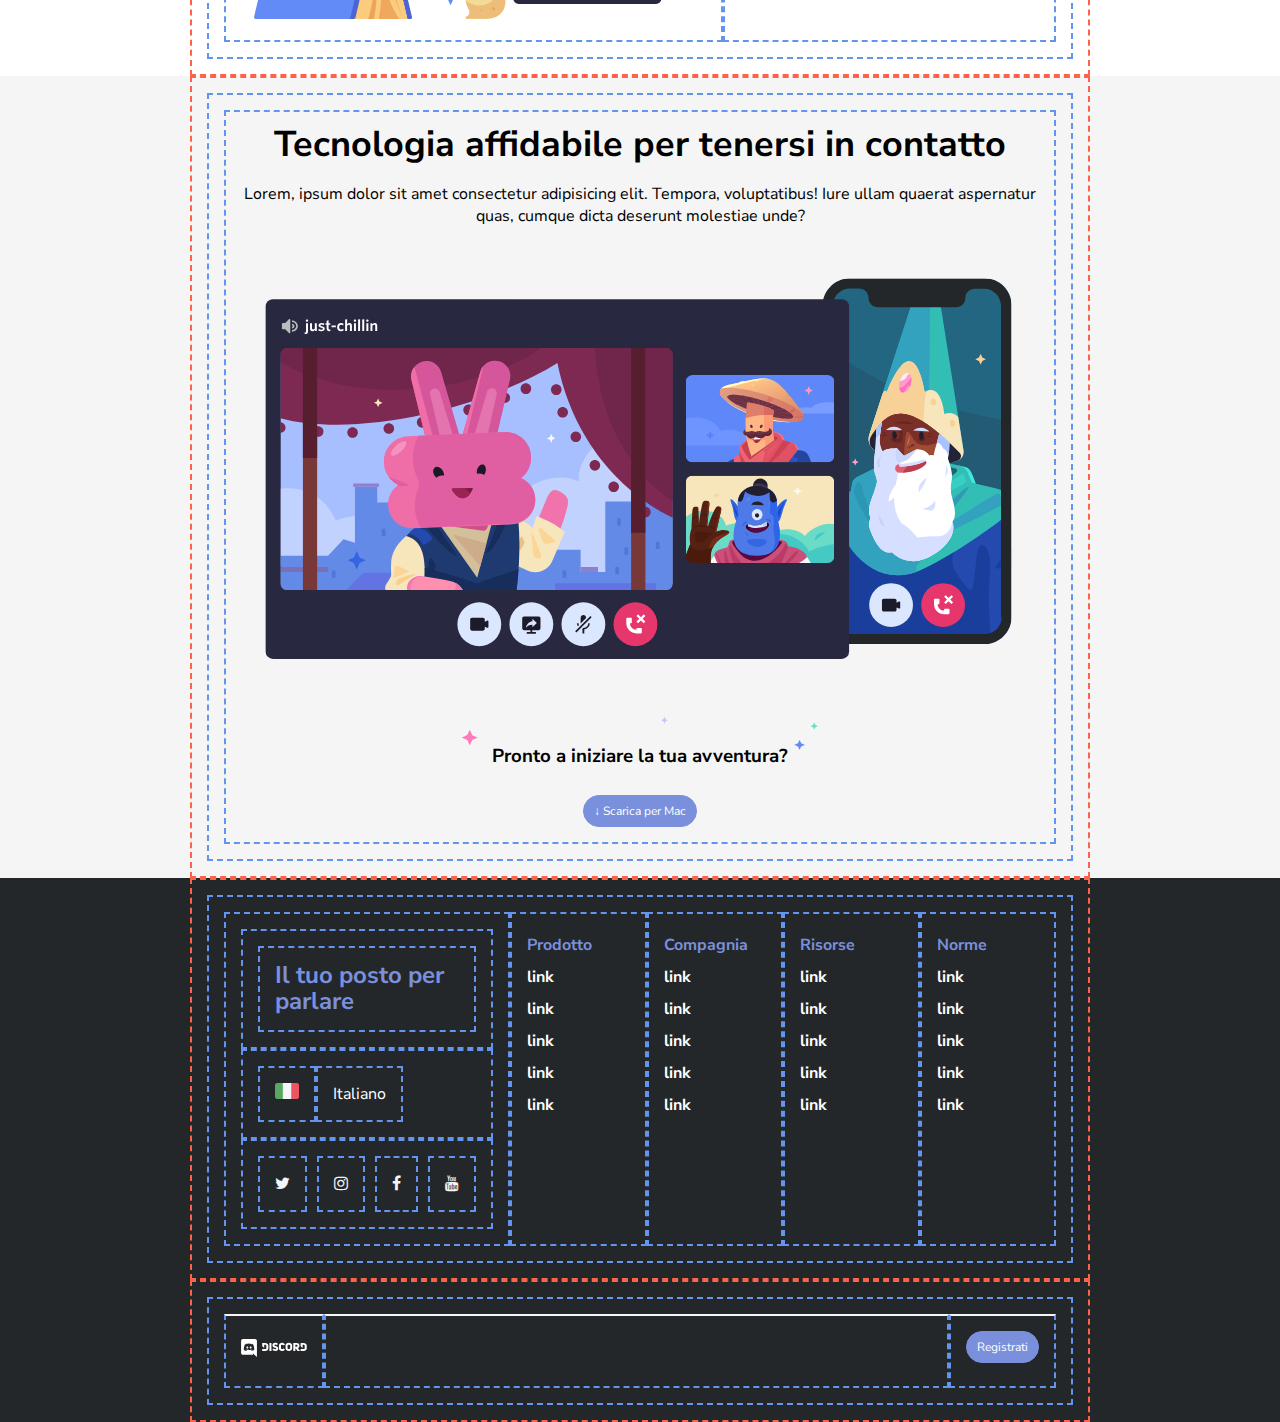
==== commit de9e0aa2: "ADD footer links + STYLE" ====
--- a/index.html
+++ b/index.html
@@ -235,16 +235,52 @@
                         </div>
                     </div>
                     <div class="col col-16">
-                        text
+                        <ul>
+                            <li class="footer-purple-li">
+                                Prodotto
+                            </li>
+                            <li>link</li>
+                            <li>link</li>
+                            <li>link</li>
+                            <li>link</li>
+                            <li>link</li>
+                        </ul>
                     </div>
                     <div class="col col-16">
-                        text
+                        <ul>
+                            <li class="footer-purple-li">
+                                Compagnia
+                            </li>
+                            <li>link</li>
+                            <li>link</li>
+                            <li>link</li>
+                            <li>link</li>
+                            <li>link</li>
+                        </ul>
                     </div>
                     <div class="col col-16">
-                        text
+                        <ul>
+                            <li class="footer-purple-li">
+                                Risorse
+                            </li>
+                            <li>link</li>
+                            <li>link</li>
+                            <li>link</li>
+                            <li>link</li>
+                            <li>link</li>
+                        </ul>
                     </div>
                     <div class="col col-16">
-                        text
+                        <ul>
+                            <li class="footer-purple-li">
+                                Norme
+                            </li>
+                            <li>link</li>
+                            <li>link</li>
+                            <li>link</li>
+                            <li>link</li>
+                            <li>link</li>
+                        </ul>
                     </div>
                 </div>
             </div>
--- a/css/style.css
+++ b/css/style.css
@@ -246,5 +246,13 @@
     color: #f5f5f5;
 }
 
+.col-16 > ul > li {
+    line-height: 2em;
+    font-weight: 700;
+}
+
+.footer-purple-li {
+    color: #7a90dc;
+}
 
 /* fine footer section */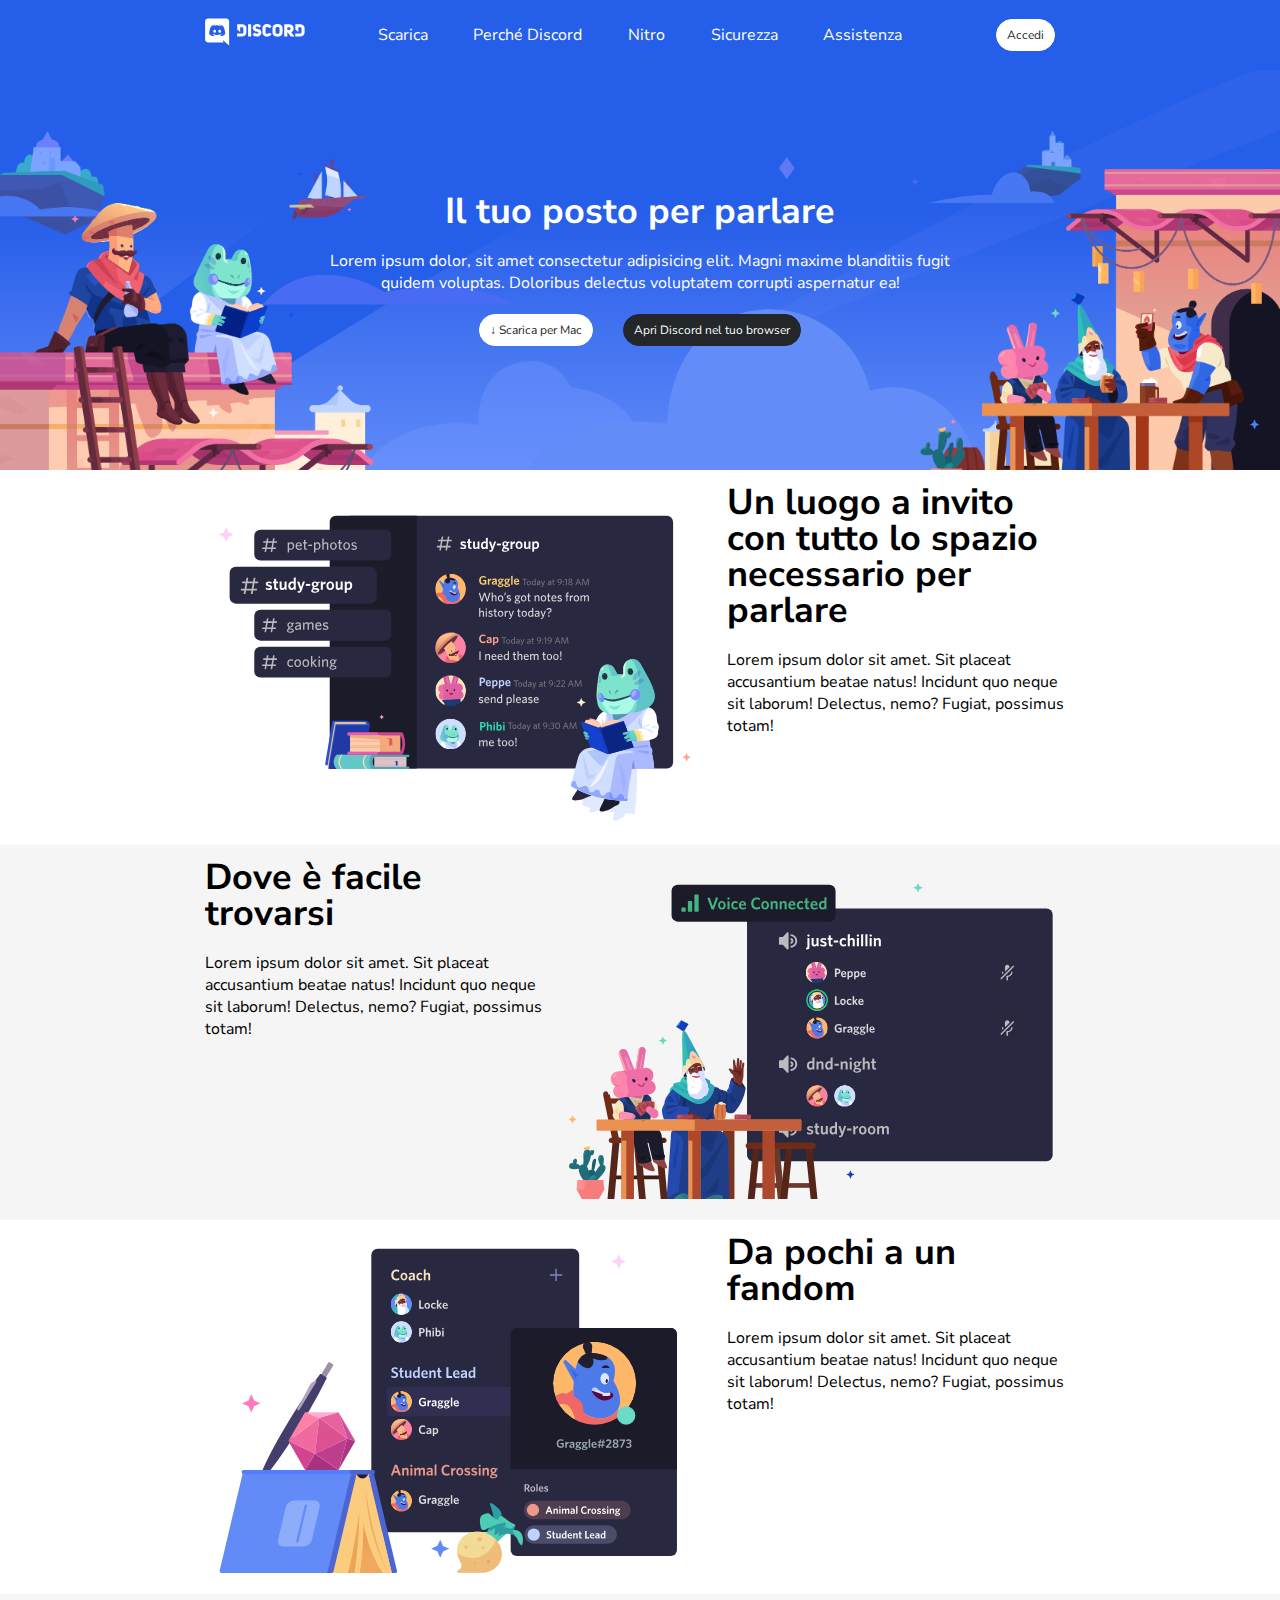
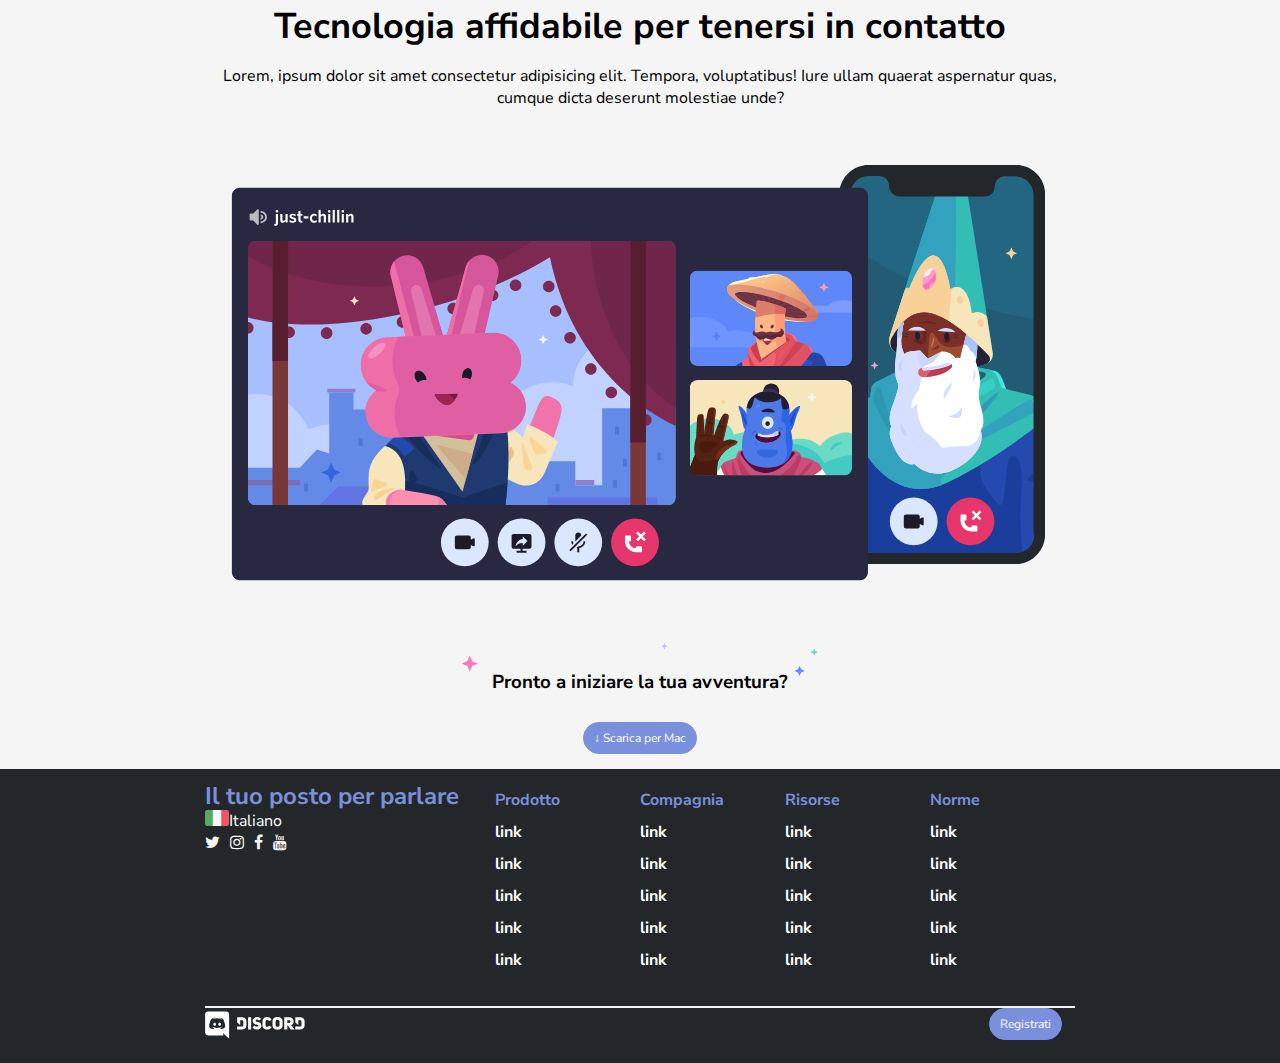
==== commit f77f6045: "EDIT hero-banner min-height + flex added" ====
--- a/index.html
+++ b/index.html
@@ -12,7 +12,7 @@
     <link href="https://fonts.googleapis.com/css2?family=Fredoka&family=Nunito+Sans:wght@400;700&family=Open+Sans:wght@400;700&display=swap" rel="stylesheet">
     <link rel="stylesheet" href="https://cdnjs.cloudflare.com/ajax/libs/font-awesome/4.7.0/css/font-awesome.min.css">
 </head>
-<body class="debug">
+<body class="debug-">
 
     <!-- start header -->
 
@@ -234,6 +234,7 @@
                             </div>
                         </div>
                     </div>
+
                     <div class="col col-16">
                         <ul>
                             <li class="footer-purple-li">
@@ -246,6 +247,7 @@
                             <li>link</li>
                         </ul>
                     </div>
+
                     <div class="col col-16">
                         <ul>
                             <li class="footer-purple-li">
@@ -258,6 +260,7 @@
                             <li>link</li>
                         </ul>
                     </div>
+
                     <div class="col col-16">
                         <ul>
                             <li class="footer-purple-li">
@@ -270,6 +273,7 @@
                             <li>link</li>
                         </ul>
                     </div>
+
                     <div class="col col-16">
                         <ul>
                             <li class="footer-purple-li">
--- a/css/style.css
+++ b/css/style.css
@@ -105,6 +105,12 @@
 
 
 /* navbar rules */
+.hero-banner {
+    min-height: 400px;
+    display: flex;
+    align-items: center;
+}
+
 .bg-header {
     background-color: #255ee9;
 }
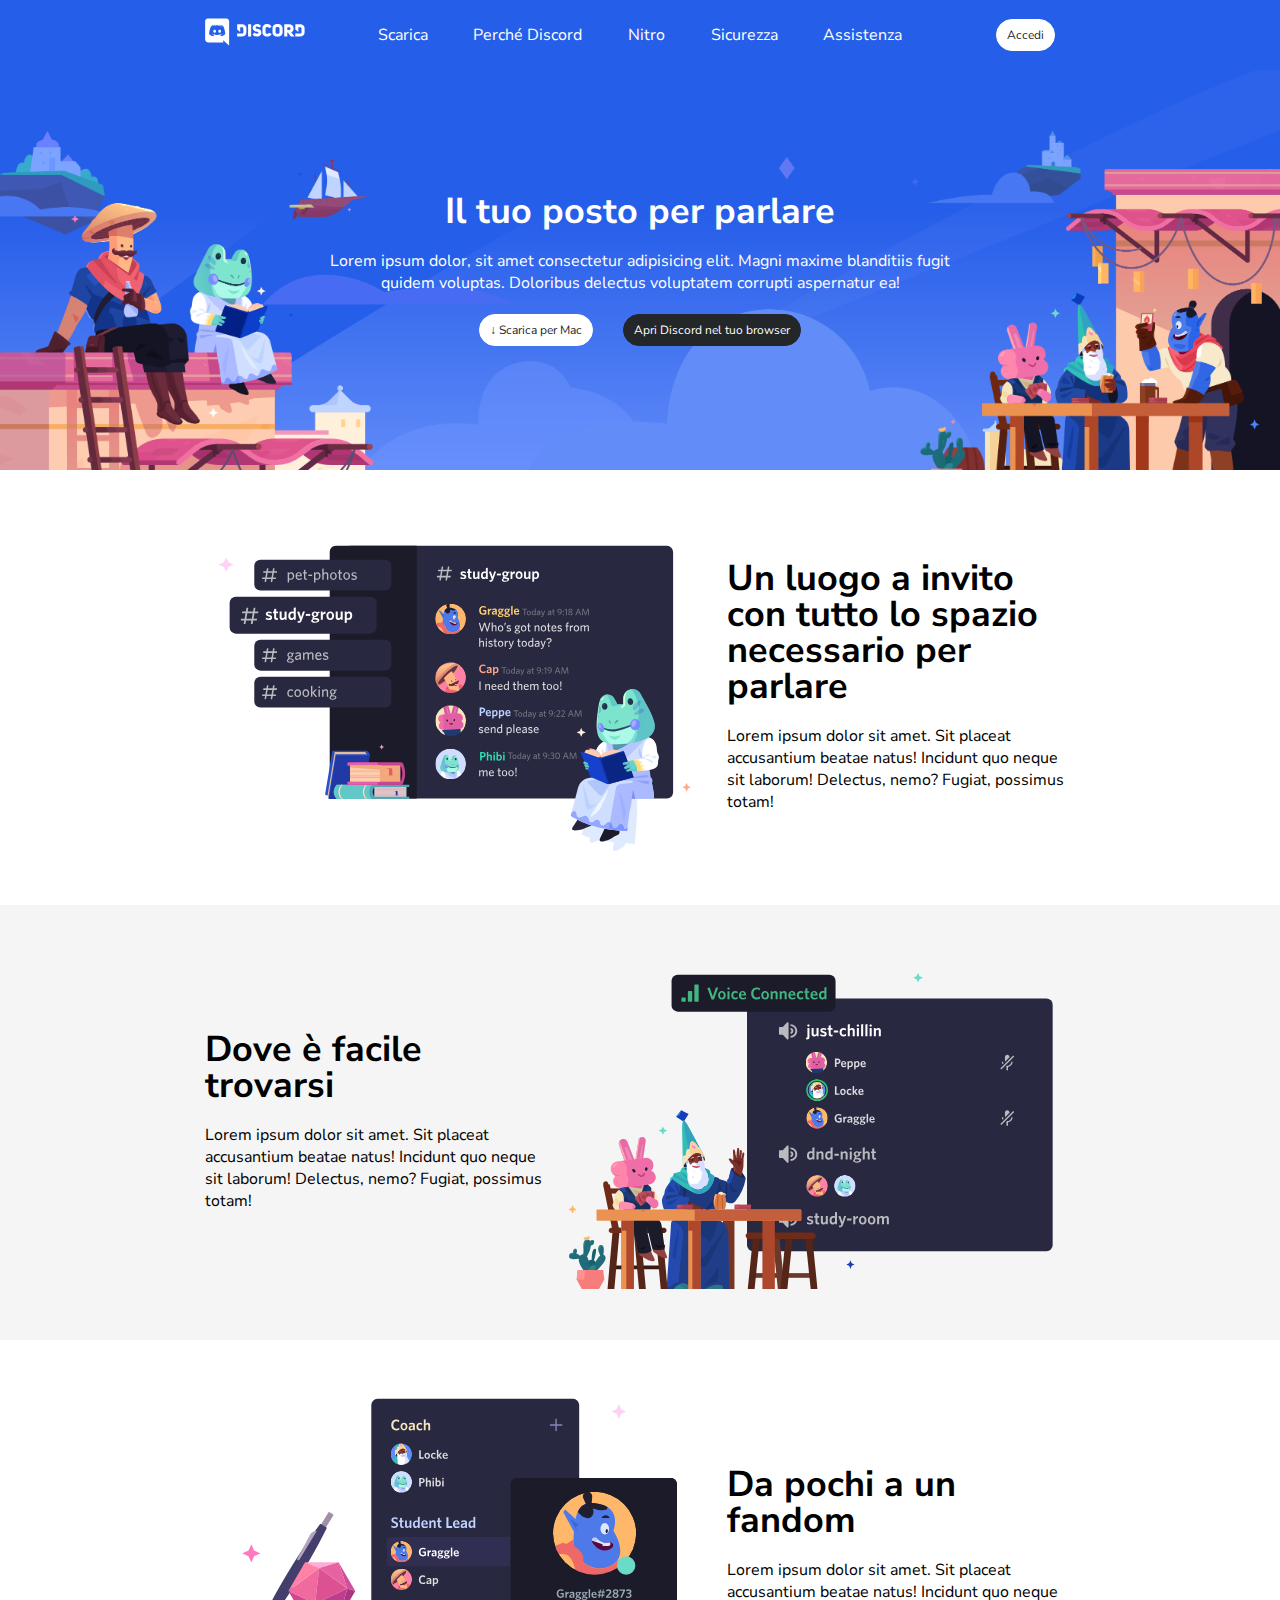
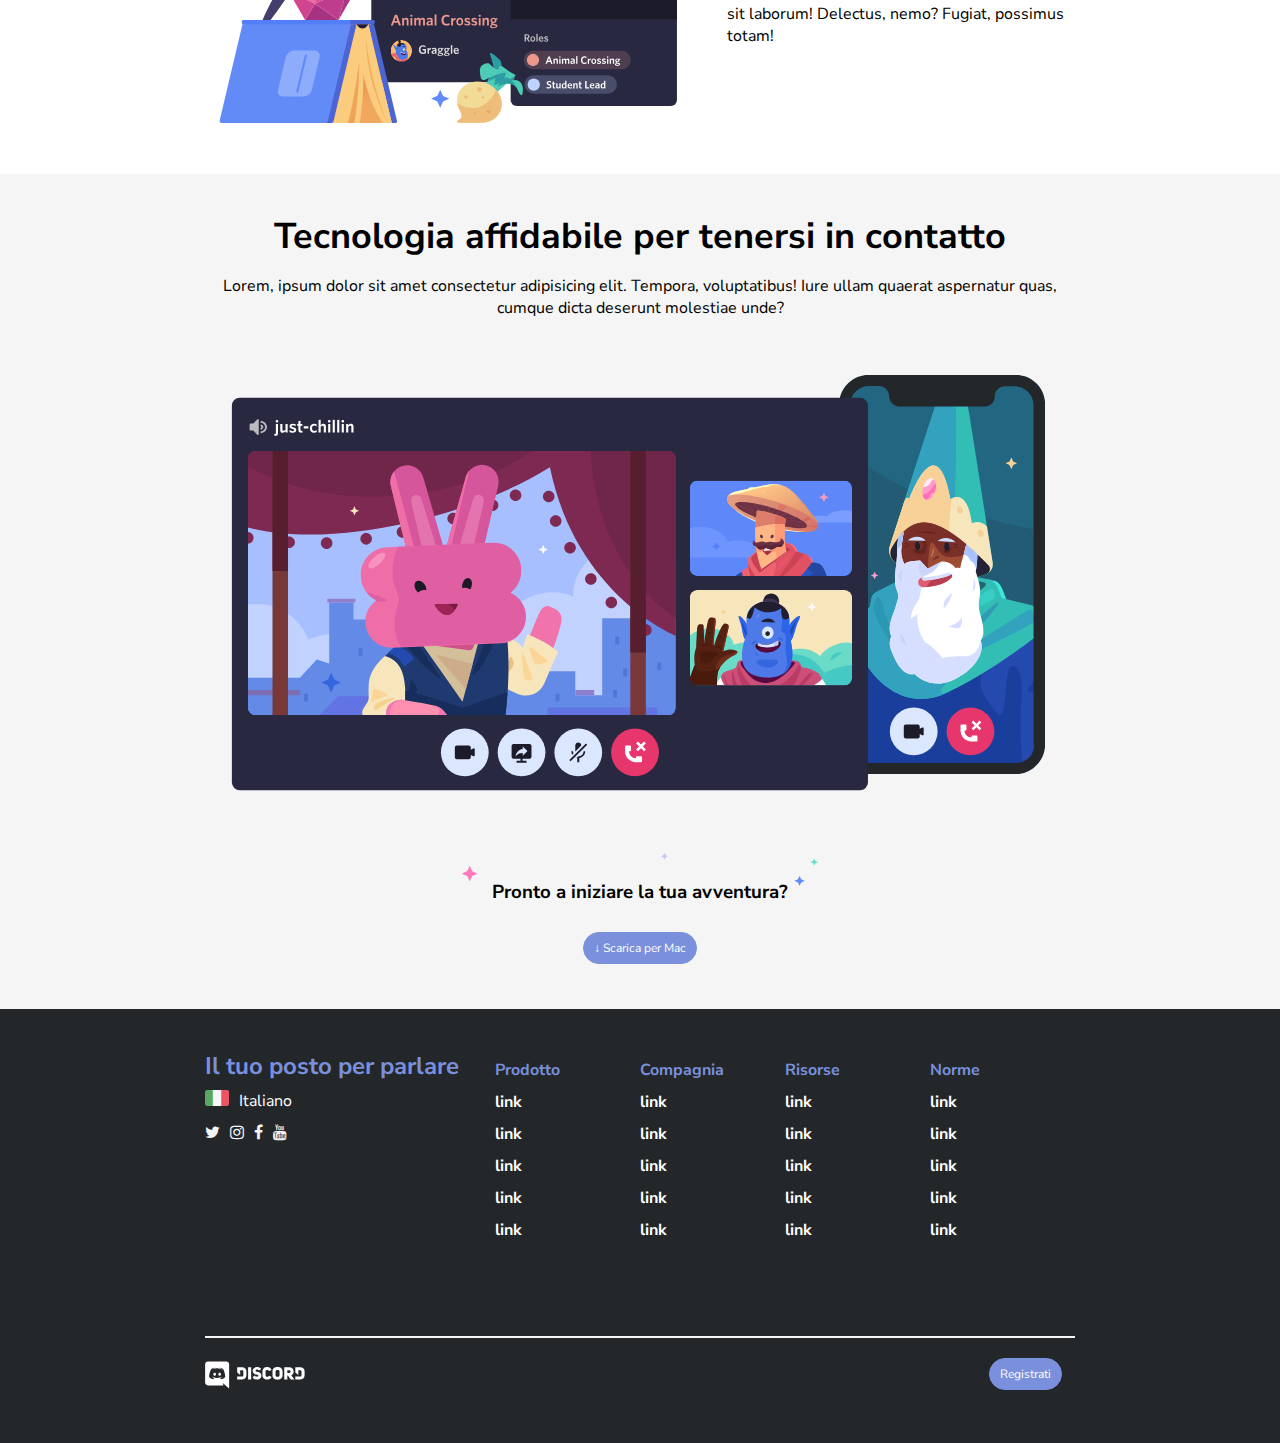
==== commit 21693dfe: "EDIT footer padding added" ====
--- a/index.html
+++ b/index.html
@@ -196,7 +196,7 @@
 
     <footer>
 
-        <section class="section bg-footer footer-info">
+        <section class="section footer bg-footer footer-info">
             <div class="container">
                 <div class="row">
                     <div class="col col-33">
@@ -290,7 +290,7 @@
             </div>
         </section>
 
-        <section class="section bg-footer footer-end">
+        <section class="section footer bg-footer footer-end">
             <div class="container">
                 <div class="row">
                     <div class="col">
--- a/css/style.css
+++ b/css/style.css
@@ -164,8 +164,14 @@
 
 
 /* main content */
+.main .row {
+    align-items: center;
+    padding: 30px 0;
+}
+
 .col-60 {
     flex-basis: 60%;
+    flex
 }
 
 .col-40 {
@@ -201,6 +207,16 @@
 
 
 /* footer section */
+.footer {
+    padding: 30px 0;
+}
+
+.footer-text,
+.footer-lang,
+.footer-social {
+    padding-bottom: 10px;
+}
+
 .bg-footer {
     background-color: #23272a;
 }
@@ -211,19 +227,6 @@
 
 .col-16 {
     flex-basis: calc(100% / 6);
-}
-
-.footer-end .row {
-    justify-content: space-between;
-}
-
-.footer-end .row > .col {
-    flex-basis: 100px;
-    border-top: 2px solid #f5f5f5;
-}
-
-.footer-end .line {
-    flex-grow: 1;
 }
 
 .footer-text > .col {
@@ -242,6 +245,7 @@
 
 .footer-lang img {
     max-height: 16px;
+    padding-right: 10px;
 }
 
 .footer-social {
@@ -261,4 +265,18 @@
     color: #7a90dc;
 }
 
+.footer-end .row {
+    justify-content: space-between;
+}
+
+.footer-end .row > .col {
+    flex-basis: 100px;
+    border-top: 2px solid #f5f5f5;
+    padding-top: 20px;
+}
+
+.footer-end .line {
+    flex-grow: 1;
+}
+
 /* fine footer section */